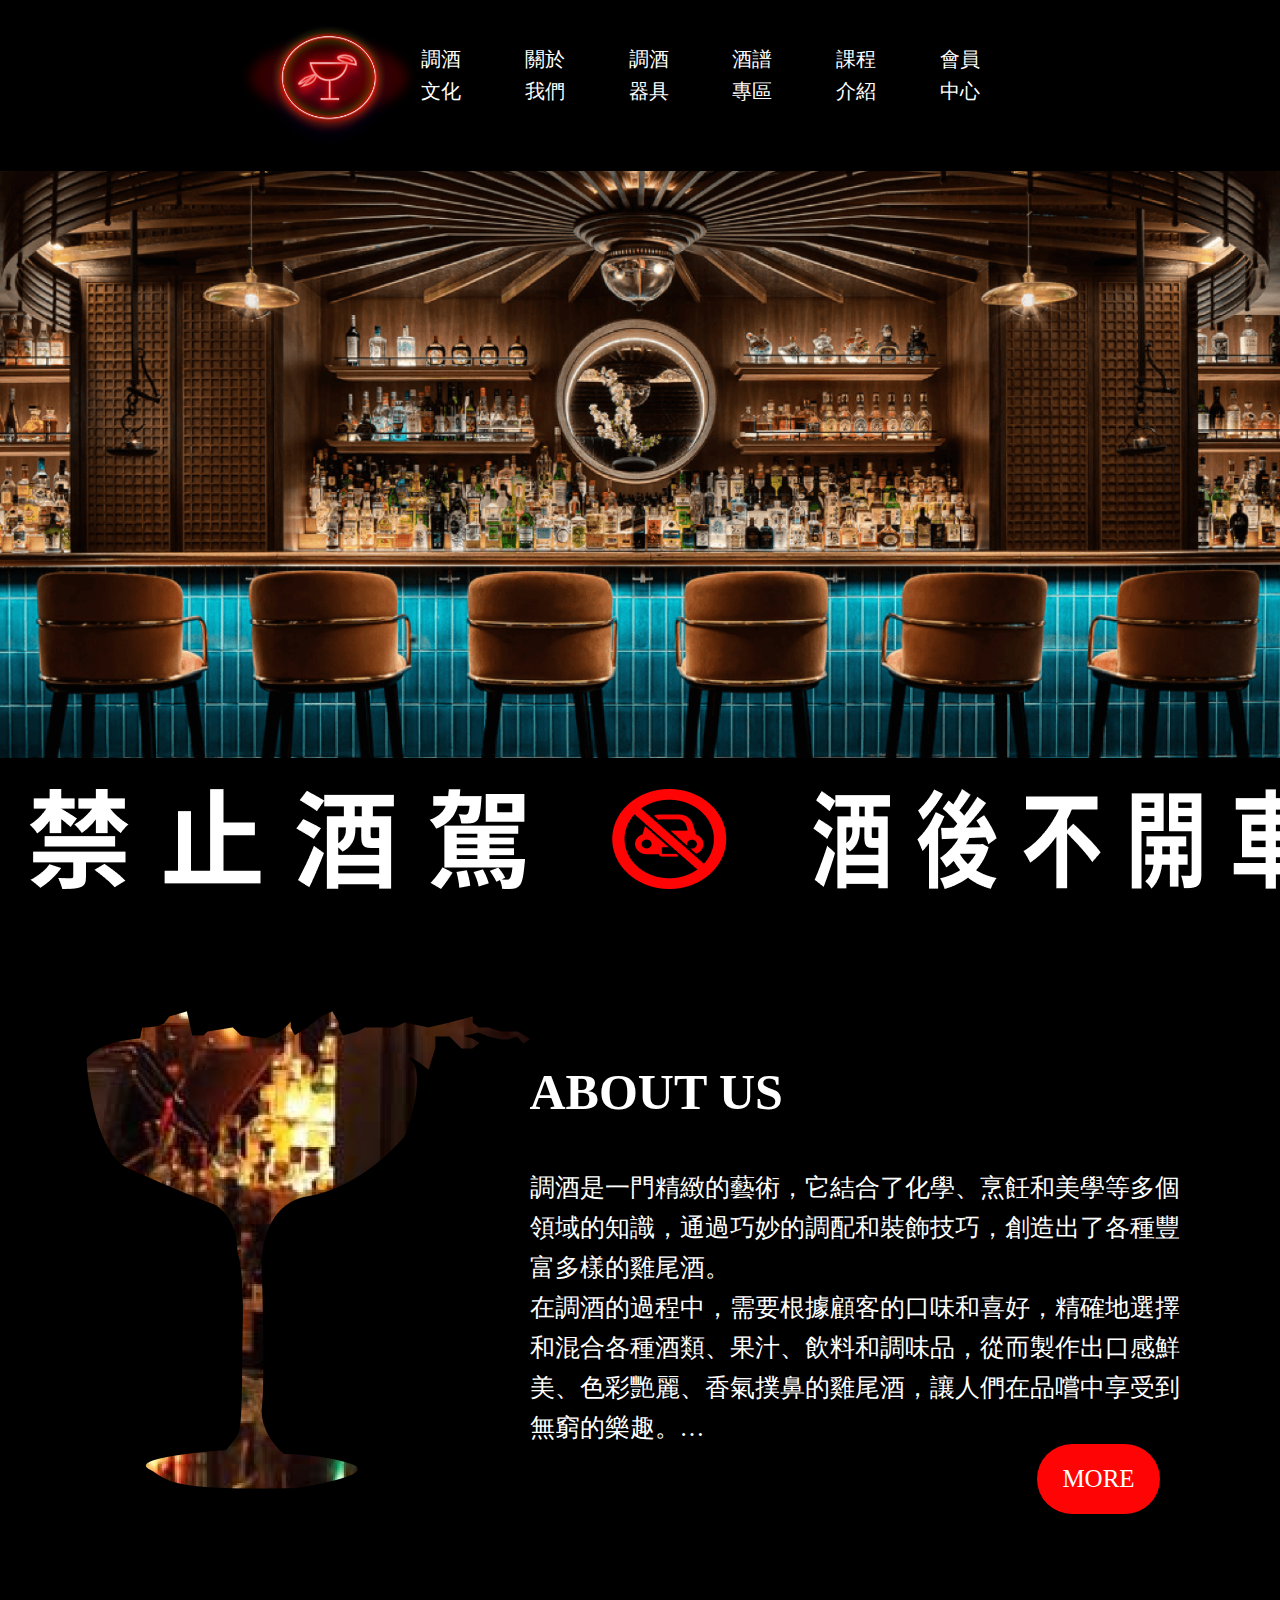
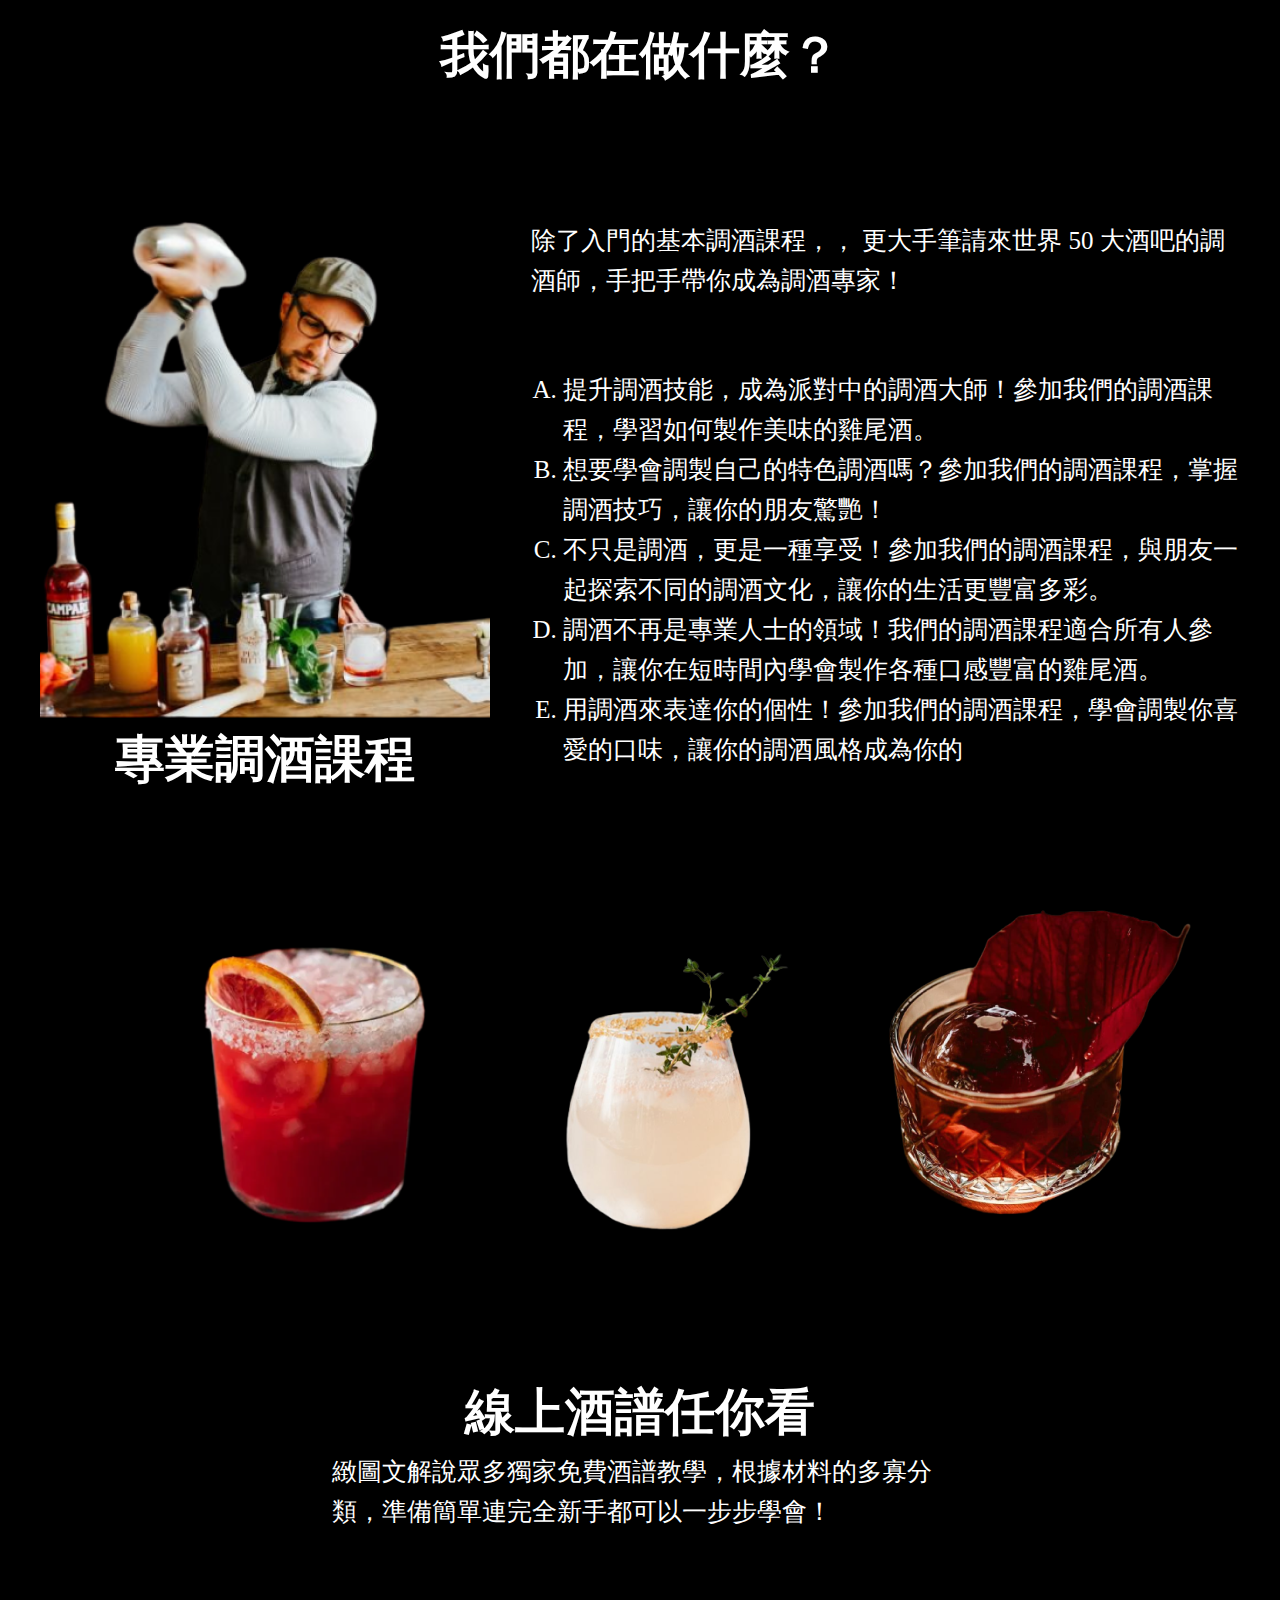
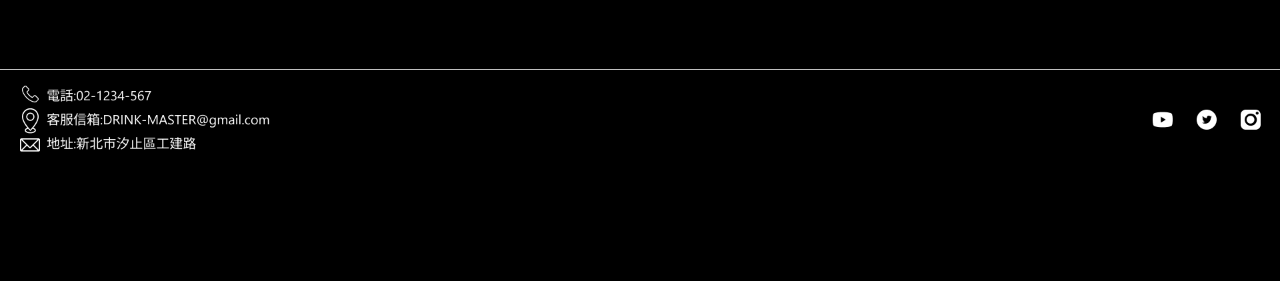
==== aboutus.html @ 4e50a9de "結束~" ====
<!DOCTYPE html>
<html lang="en">
<head>
    <meta charset="UTF-8">
    <meta http-equiv="X-UA-Compatible" content="IE=edge">
    <meta name="viewport" content="width=device-width, initial-scale=1.0">
    <link rel="stylesheet" href="css/reset.css">
    <link rel="stylesheet" href="css/aboutus.css">
    <title>Aboit us</title>
</head>
<body>

    <header>
        <span class="top">
            <img src="img/logo-neon-finnal.png" alt="">
            <ul>
                <li><a href="culture.html">調酒文化</a></li>
                <li><a href="aboutus.html">關於我們</a></li>
                <li><a href="tool.html">調酒器具</a>
                <ol>
                    <li>
                        <a href="tool.html">精選商品</a>
                    </li>
                </ol>
            </li>
                <li><a href="Cocktail Recipe.html">酒譜專區</a>
                <ol>
                    <li>
                        <a href="Cocktail Recipe.html">本週熱門</a>
                    </li>
                    <li>
                        <a href="Cocktail Recipe.html">居家調酒</a>
                    </li>
                    <li>
                        <a href="Cocktail Recipe.html">專業調酒</a>
                    </li>
                </ol>
            </li>
                <li><a href="lesson.html">課程介紹</a>
                <ol>
                    <li>
                        <a href="lesson.html">入門課程</a>
                    </li>
                    <li>
                        <a href="lesson.html">專業課程</a>
                    </li>
                    <li>
                        <a href="lesson.html">大師課程</a>
                    </li>
                </ol>
            </li>

                <li><a href="#">會員中心</a></li>
            </ul>
        </span>
    
    </header>

<!------------------------------------------------ 上面大圖 -------------------------------------------------->


    <div class="bar">
        <img src="img/aboutus-img.png" alt="">
    </div>

    
<!------------------------------------------------ main -------------------------------------------------->

<div class="main">
    <img src="img/aboutus-glass.png" alt="">
    <div class="text">
        <h1>ABOUT US</h1>
        <p>
            調酒是一門精緻的藝術，它結合了化學、烹飪和美學等多個領域的知識，通過巧妙的調配和裝飾技巧，創造出了各種豐富多樣的雞尾酒。
            <br>在調酒的過程中，需要根據顧客的口味和喜好，精確地選擇和混合各種酒類、果汁、飲料和調味品，從而製作出口感鮮美、色彩艷麗、香氣撲鼻的雞尾酒，讓人們在品嚐中享受到無窮的樂趣。
            <br>我們希望可以讓更多的人了解調酒的魅力以及他多的藝術性，讓他成為像品茶依樣適合大眾的休閒活動。註:但是要先成年喔!
        </p>
    </div>
    <a href="#">MORE</a>
</div>

<!------------------------------------------------ section -------------------------------------------------->

<h1>我們都在做什麼？</h1>

<div class="section">
    <div class="learn">
        <div class="man">
            <img src="img/bartender.png" alt="">
            <h1>專業調酒課程</h1>
        </div>

        <div class="ad">
            <p>除了入門的基本調酒課程，， 更大手筆請來世界 50 大酒吧的調酒師，手把手帶你成為調酒專家！</p>
            <ul>
                <li>提升調酒技能，成為派對中的調酒大師！參加我們的調酒課程，學習如何製作美味的雞尾酒。</li>
                <li>想要學會調製自己的特色調酒嗎？參加我們的調酒課程，掌握調酒技巧，讓你的朋友驚艷！</li>
                <li>不只是調酒，更是一種享受！參加我們的調酒課程，與朋友一起探索不同的調酒文化，讓你的生活更豐富多彩。</li>
                <li>調酒不再是專業人士的領域！我們的調酒課程適合所有人參加，讓你在短時間內學會製作各種口感豐富的雞尾酒。</li>
                <li>用調酒來表達你的個性！參加我們的調酒課程，學會調製你喜愛的口味，讓你的調酒風格成為你的</li>
            </ul>
        </div>
    </div>

 

    <div class="drink">
        <img src="img/Blood_Orange.png" alt="">
        <img src="img/Sparkling_Greyhound_Cocktail.png" alt="">
        <img src="img/A_cocktail.png" alt="">
        <h1>線上酒譜任你看</h1>
        <p>緻圖文解說眾多獨家免費酒譜教學，根據材料的多寡分類，準備簡單連完全新手都可以一步步學會！</p>
    </div>

</div>

<!------------------------------------------------ 最後尾巴 -------------------------------------------------->

    <footer>
        <img src="img/footer.png" alt="">
    </footer>

    <!-- 猶豫要不要加社群媒體連結 -->

<!------------------------------------------------ 警告標語 -------------------------------------------------->

    <div class="warn">
        <img src="img/警告標語.png" alt="">
        </div>

        

</body>
</html>
---- css/aboutus.css ----
body{
    /* background-image: url(../img/three-background.png); */
    background-color: black;
    color: white;
    font-size: 25px;
    line-height: 1.6;
}



/* ---------heard---------- */

header{
    /* width: 1920px;*/
    height: 150px;
    /* background-color: black; */
    margin-bottom: 21px;
}

.top img{
    /* height: 100%; */
    height: 130px;
    padding-top: 20px;
}

.top{
    /* height: 150px; */
    /* width: 1200px; */
    width: 63%;
    margin: 0 auto;
    color: white;
    display: flex;
    align-items: center;
    justify-content: space-between;
}

.top ul{
    display: flex;
    /* background-color: brown; */
}

.top ul li{
    margin-right: 60px;
    position: relative;
    display: flex;
    font-size: 20px;

}

.top a{
    text-decoration: none;
    color: white;
}

.top li ol{
    display: none;
    position: absolute;
    top: 30px;

}

.top li ol a{
    display: block;
    width: 80px;
    /* text-align: center; */
}

.top li:hover > ol{
    display: block;
}



.bar img{
    width: 100%;
}


/* ---------main---------- */


.main{
    width: 1200px;
    margin: 0 auto;
    display: flex;
    align-items: center;
    justify-content: center;
    position: relative;
}

.main img{
    margin-top: 203px;
}

.main h1{
    font-weight: bolder;
    text-align: left;
    font-size: 50px;
    margin-top: 203px;
    text-align: left;
}

.text{
    width: 665px;
}

.text p {
    /* width: 665px; */
    margin-top: 36px;
    overflow: hidden;
    display: -webkit-box;
    -webkit-box-orient: vertical;
    -webkit-line-clamp: 7;
}

.main a{
    display: block;
    width: 123px;
    height: 70px;
    border-radius: 50px;
    color: white;
    background-color: rgba(255, 4, 4, 1);
    text-align: center;
    line-height: 70px;
    position: absolute;
    top: 636px;
    right: 80px;
    text-decoration: none;
}


/* ---------section---------- */



h1{
    font-size: 50px;
    font-weight: bolder;
    text-align: center;
    margin-top: 126px;
}

.section{
    margin-top: 126px;
}

.learn{
    width: 1200px;
    display: flex;
    margin: 0 auto;
}

.man h1{
    font-size: 50px;
    font-weight: bolder;
    text-align: center;
    margin-top: 0;
    line-height: 1;
}

.ad ul{
    margin-left: 73px;
}

.ad li{
    list-style-type: upper-alpha;
    /* margin-left: 41px; */
}

.ad p{
    margin-bottom: 69px;
    margin-left: 41px;
}


/* ---------drink---------- */

.drink{
    width: 1200px;
    margin: 0 auto;
    margin-bottom: 137px;
    
}

.drink p{
    width: 617px;
    margin: 0 auto;
}


/* ---------最後尾巴---------- */

footer img{
    width: 100%;
}

/* ---------警告標語---------- */

.warn{
    height: 162px;
    position: fixed;
    bottom: 0;
}


/* ---------hover---------- */


.main a:hover{
    color: black;
    background-color: white;
}
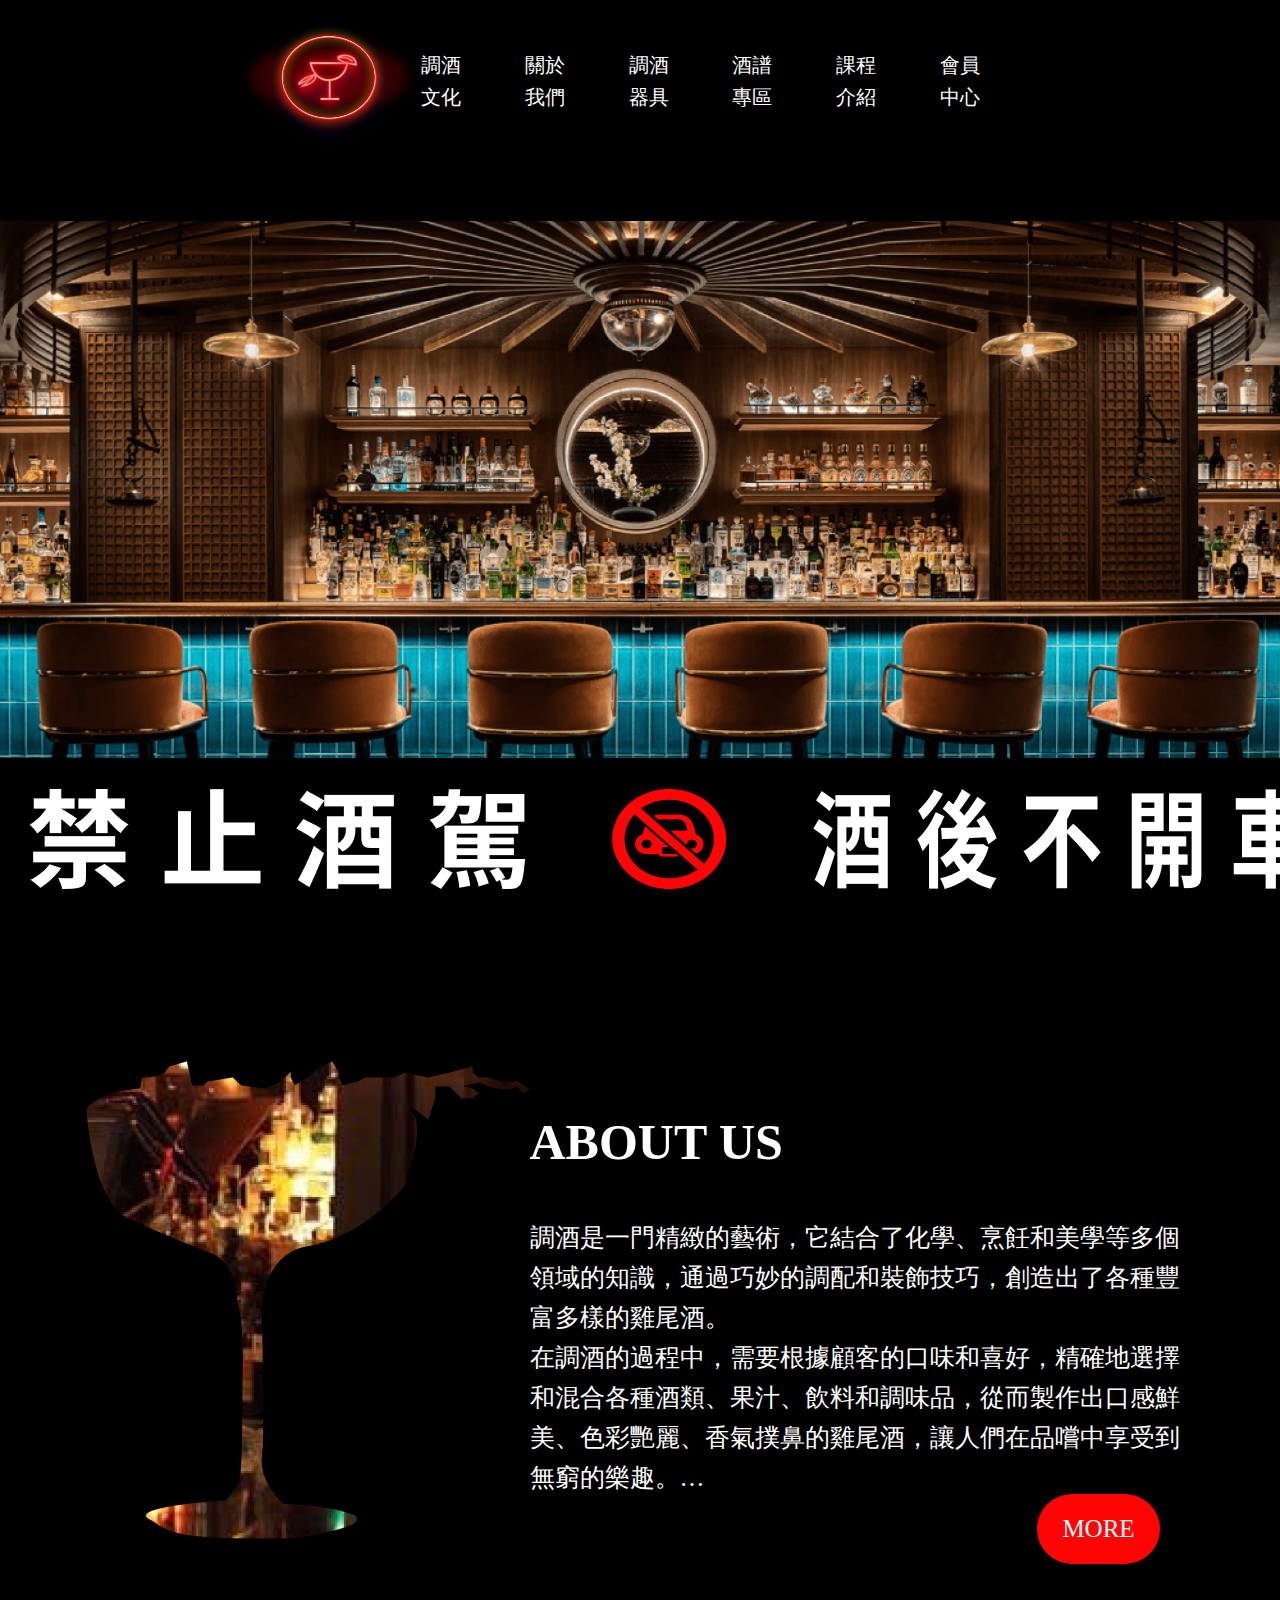
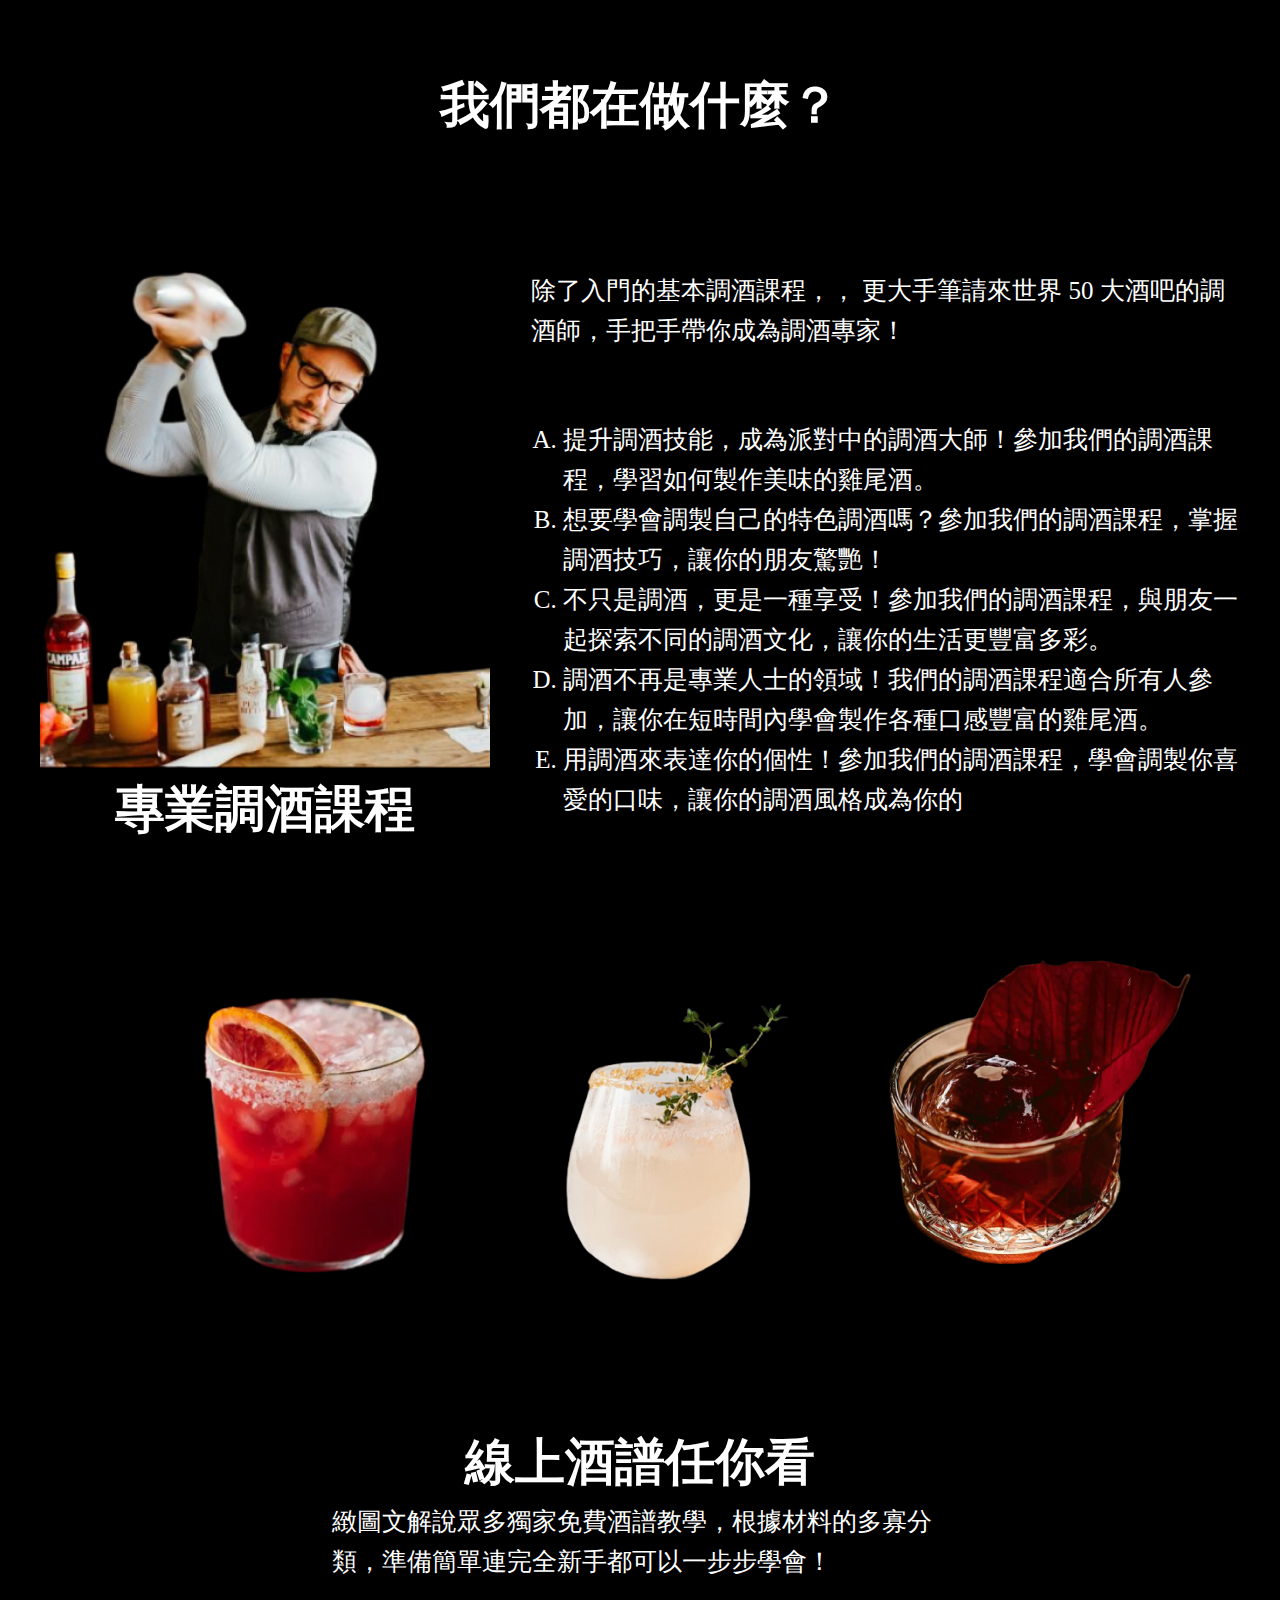
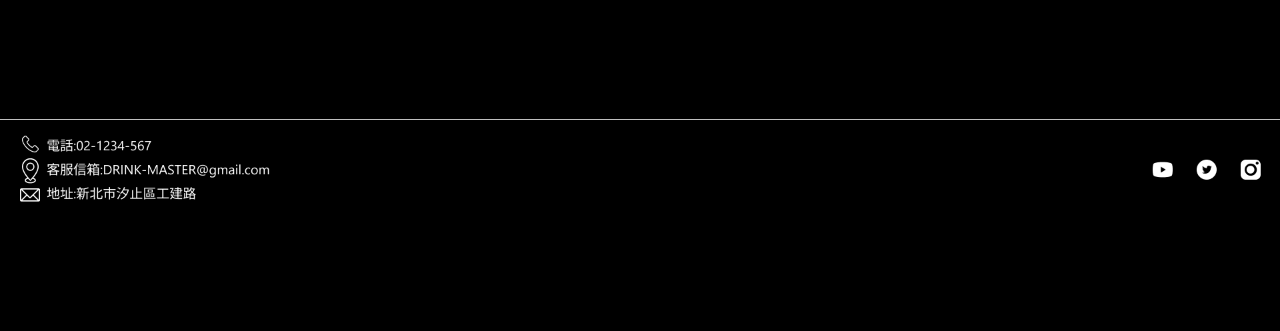
==== commit 04eee7b4: "除錯" ====
--- a/aboutus.html
+++ b/aboutus.html
@@ -6,12 +6,14 @@
     <meta name="viewport" content="width=device-width, initial-scale=1.0">
     <link rel="stylesheet" href="css/reset.css">
     <link rel="stylesheet" href="css/aboutus.css">
+    <link rel="shortcut icon" type="image/png" href="img/logo-neon-finnal.png">
     <title>Aboit us</title>
 </head>
 <body>
 
     <header>
         <span class="top">
+            <a href="index.html" class="logo-link">
             <img src="img/logo-neon-finnal.png" alt="">
             <ul>
                 <li><a href="culture.html">調酒文化</a></li>
--- a/css/aboutus.css
+++ b/css/aboutus.css
@@ -5,6 +5,7 @@
     color: white;
     font-size: 25px;
     line-height: 1.6;
+    font-family: 'Segoe UI';
 }
 
 
@@ -13,7 +14,7 @@
 
 header{
     /* width: 1920px;*/
-    height: 150px;
+    height: 200px;
     /* background-color: black; */
     margin-bottom: 21px;
 }
@@ -188,6 +189,19 @@
     margin: 0 auto;
 }
 
+.drink img:hover{
+    animation: shake 0.5s ease-in-out;
+}
+
+@keyframes shake {
+    0% { transform: rotate(0deg); }
+    20% { transform: rotate(20deg); }
+    40% { transform: rotate(-20deg); }
+    60% { transform: rotate(20deg); }
+    80% { transform: rotate(-20deg); }
+    100% { transform: rotate(0deg); }
+  }
+
 
 /* ---------最後尾巴---------- */
 
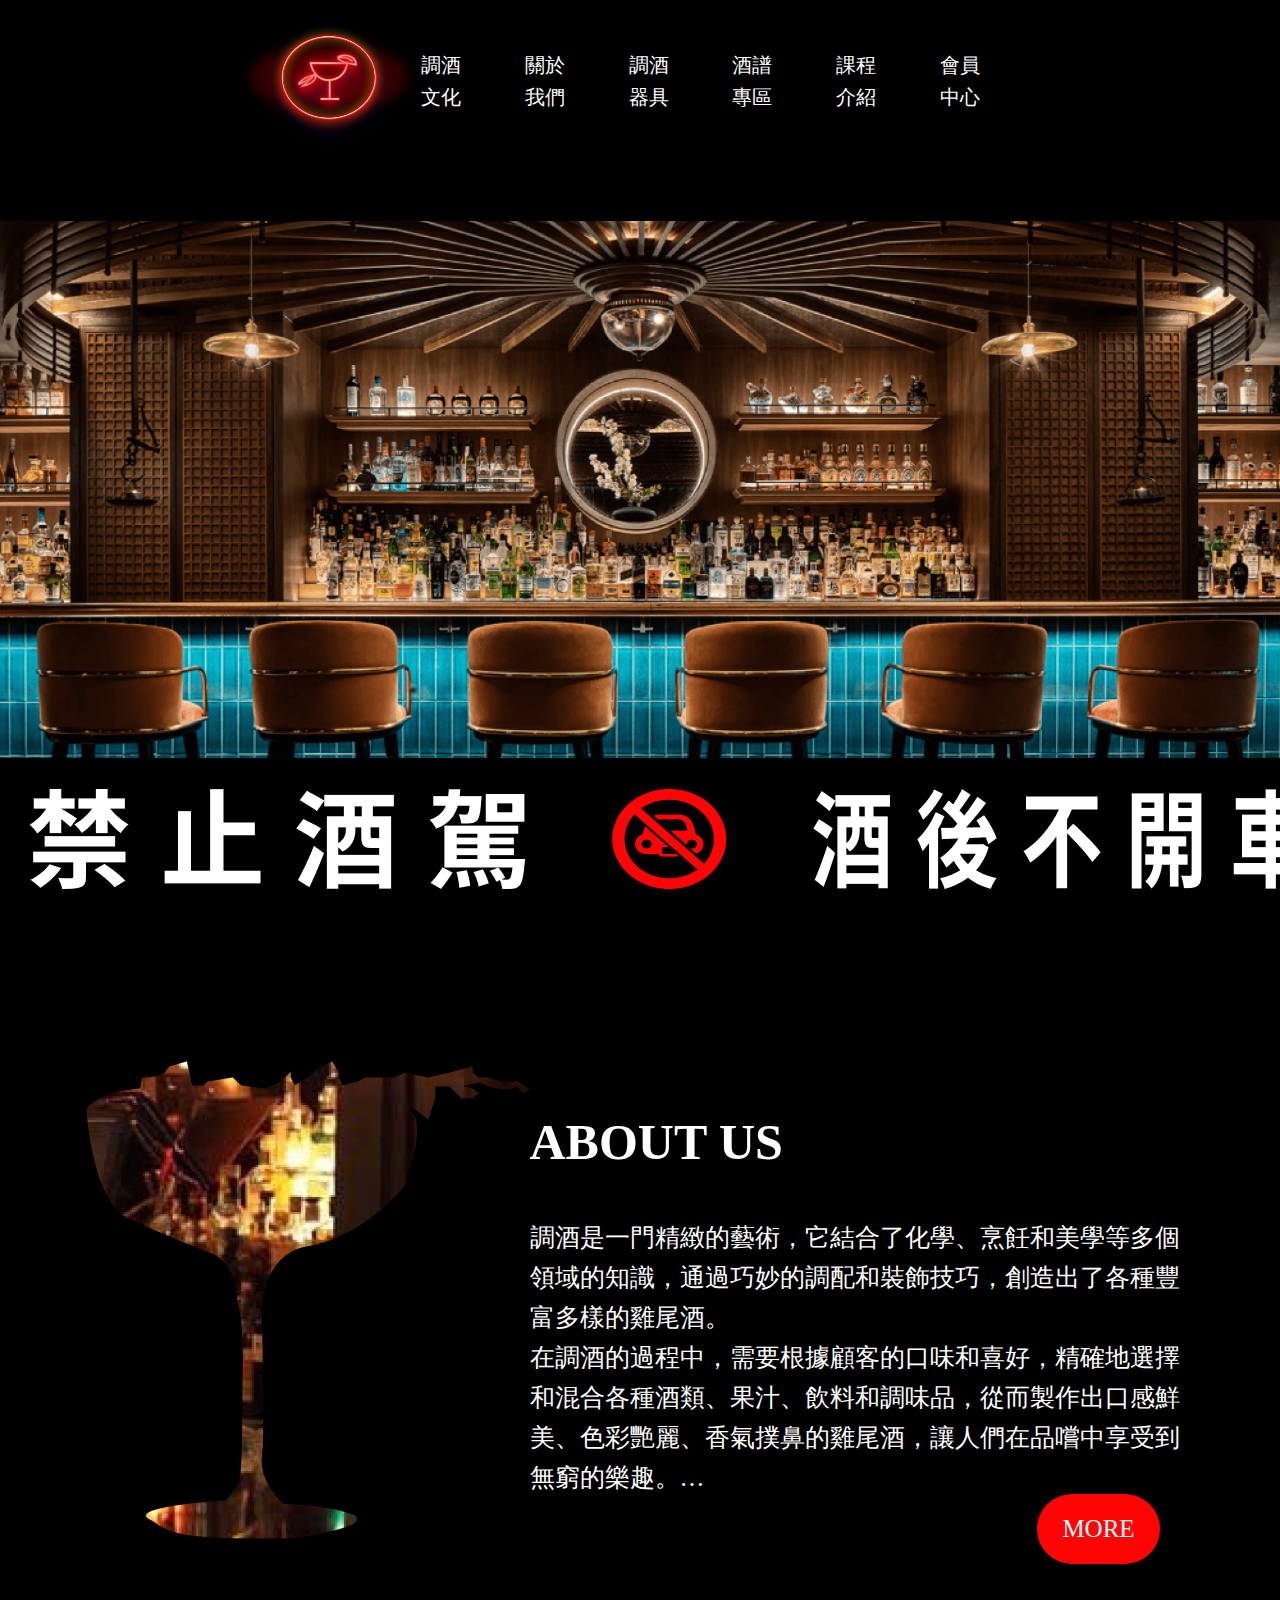
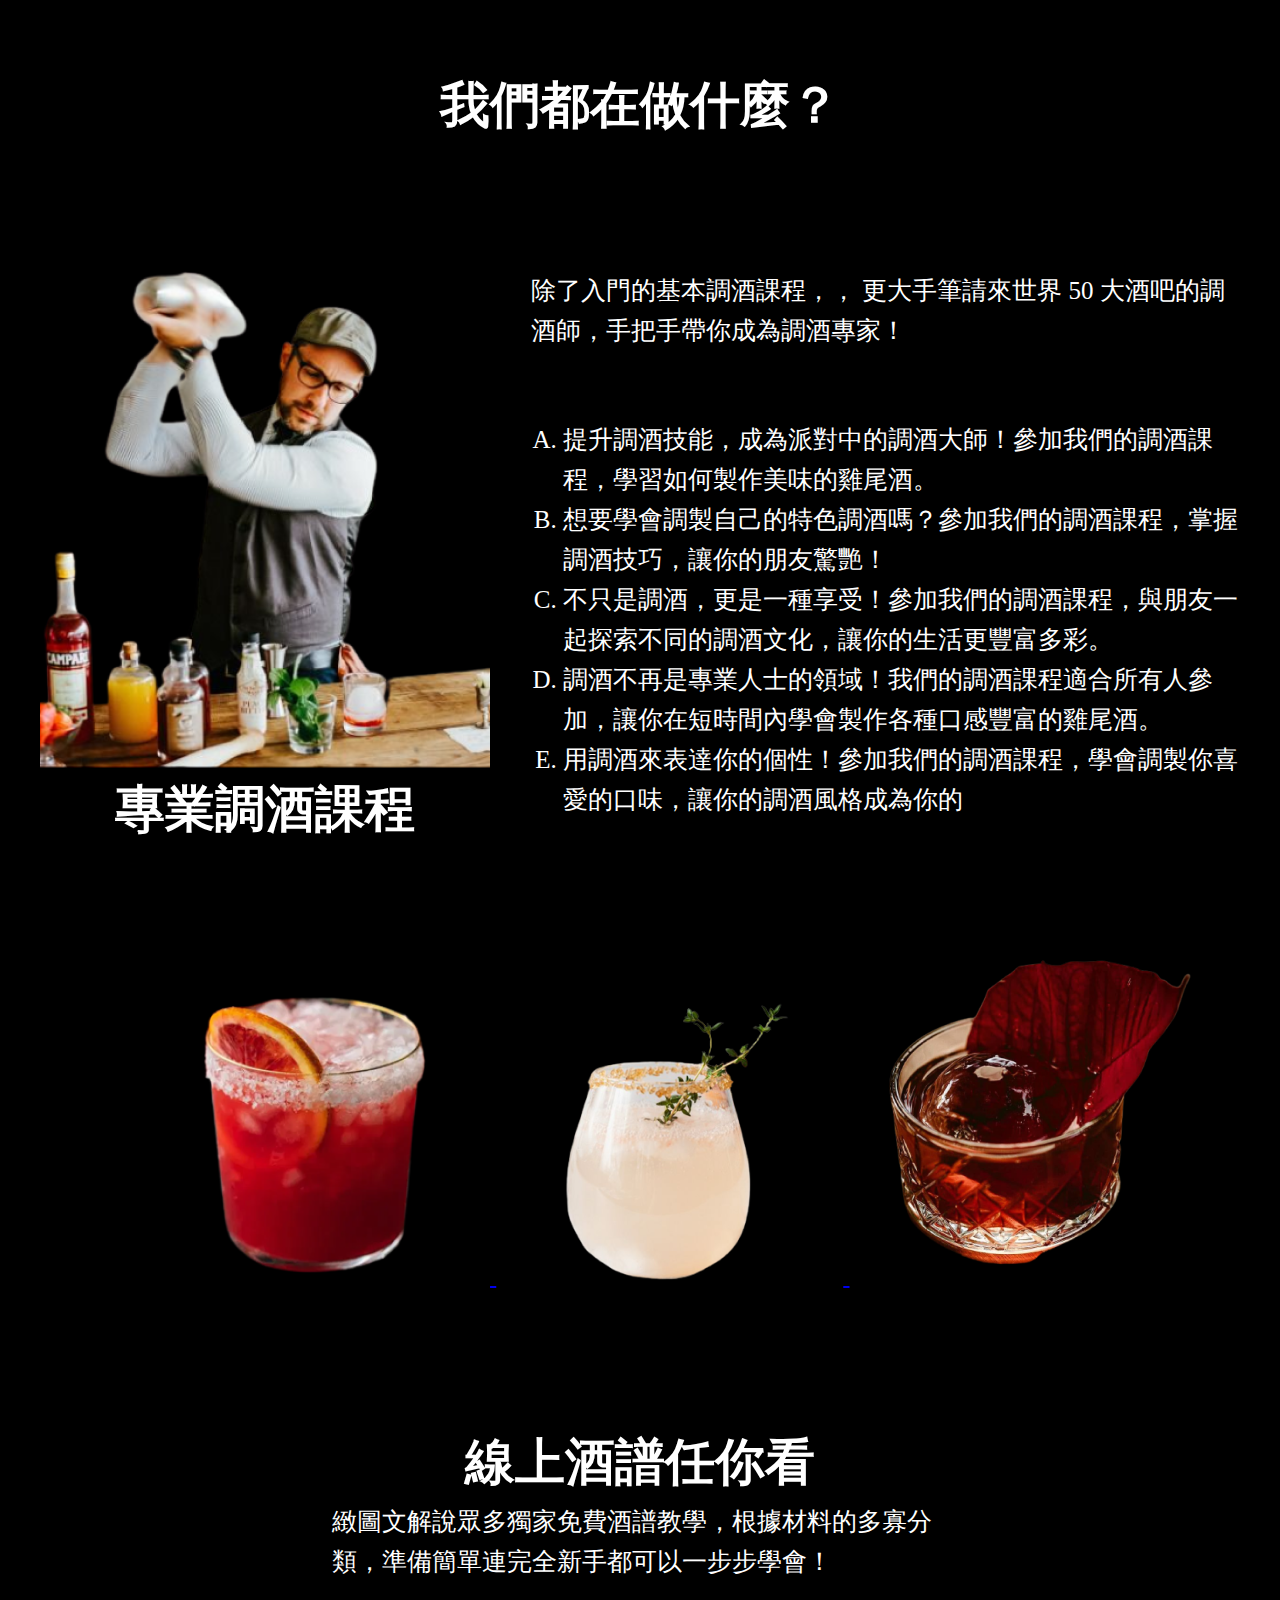
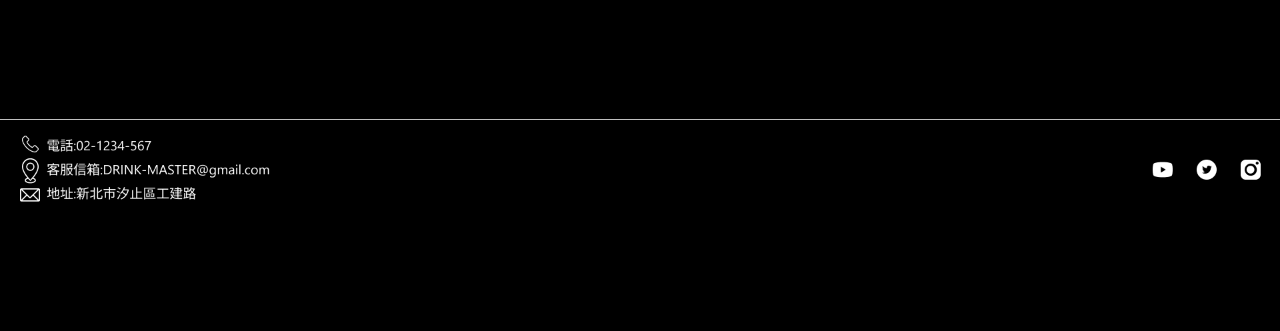
==== commit fda6a4ef: "再次除錯" ====
--- a/aboutus.html
+++ b/aboutus.html
@@ -14,7 +14,8 @@
     <header>
         <span class="top">
             <a href="index.html" class="logo-link">
-            <img src="img/logo-neon-finnal.png" alt="">
+                <img src="img/logo-neon-finnal.png" alt="">
+            </a>
             <ul>
                 <li><a href="culture.html">調酒文化</a></li>
                 <li><a href="aboutus.html">關於我們</a></li>
@@ -107,9 +108,15 @@
  
 
     <div class="drink">
-        <img src="img/Blood_Orange.png" alt="">
-        <img src="img/Sparkling_Greyhound_Cocktail.png" alt="">
-        <img src="img/A_cocktail.png" alt="">
+        <a href="Cocktail Recipe.html" class="Recipe-link">
+            <img src="img/Blood_Orange.png" alt="">
+        </a>
+        <a href="Cocktail Recipe.html" class="Recipe-link">
+            <img src="img/Sparkling_Greyhound_Cocktail.png" alt="">
+        </a>
+        <a href="Cocktail Recipe.html" class="Recipe-link">
+            <img src="img/A_cocktail.png" alt="">
+        </a>
         <h1>線上酒譜任你看</h1>
         <p>緻圖文解說眾多獨家免費酒譜教學，根據材料的多寡分類，準備簡單連完全新手都可以一步步學會！</p>
     </div>
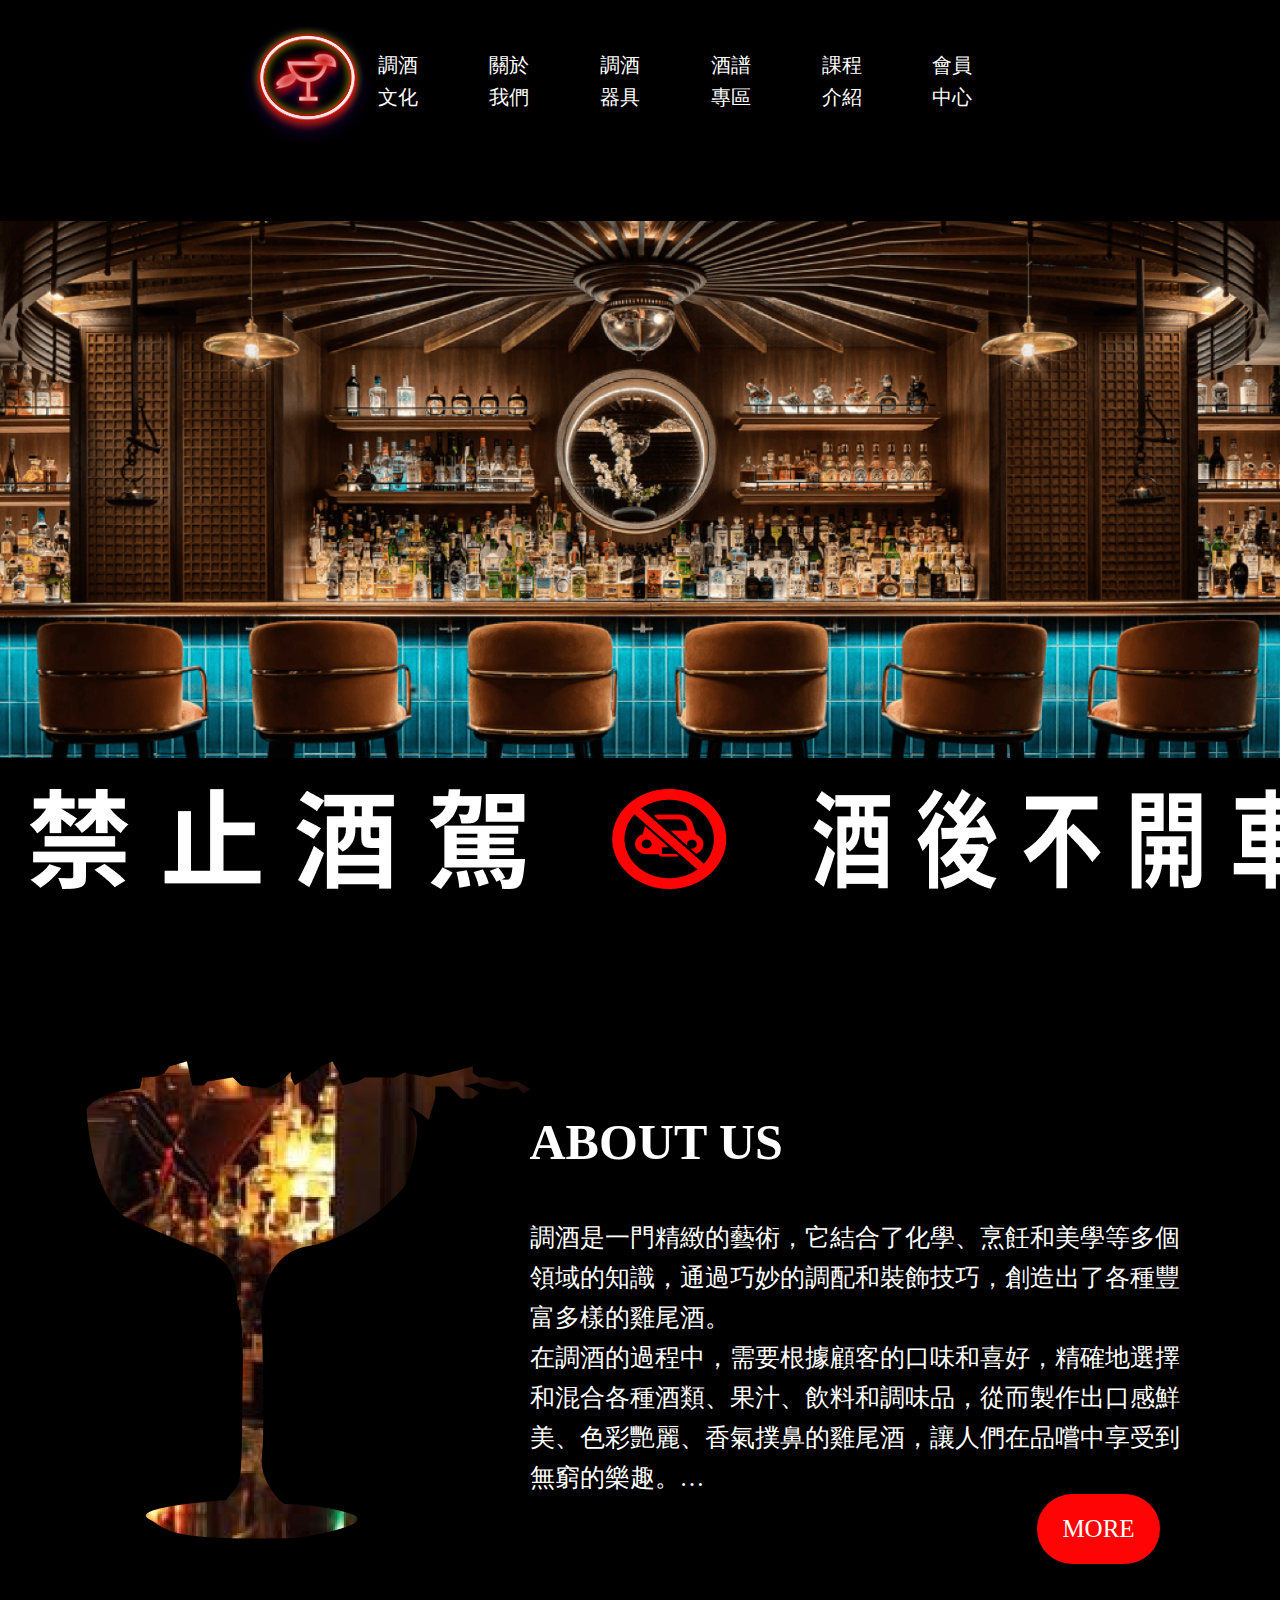
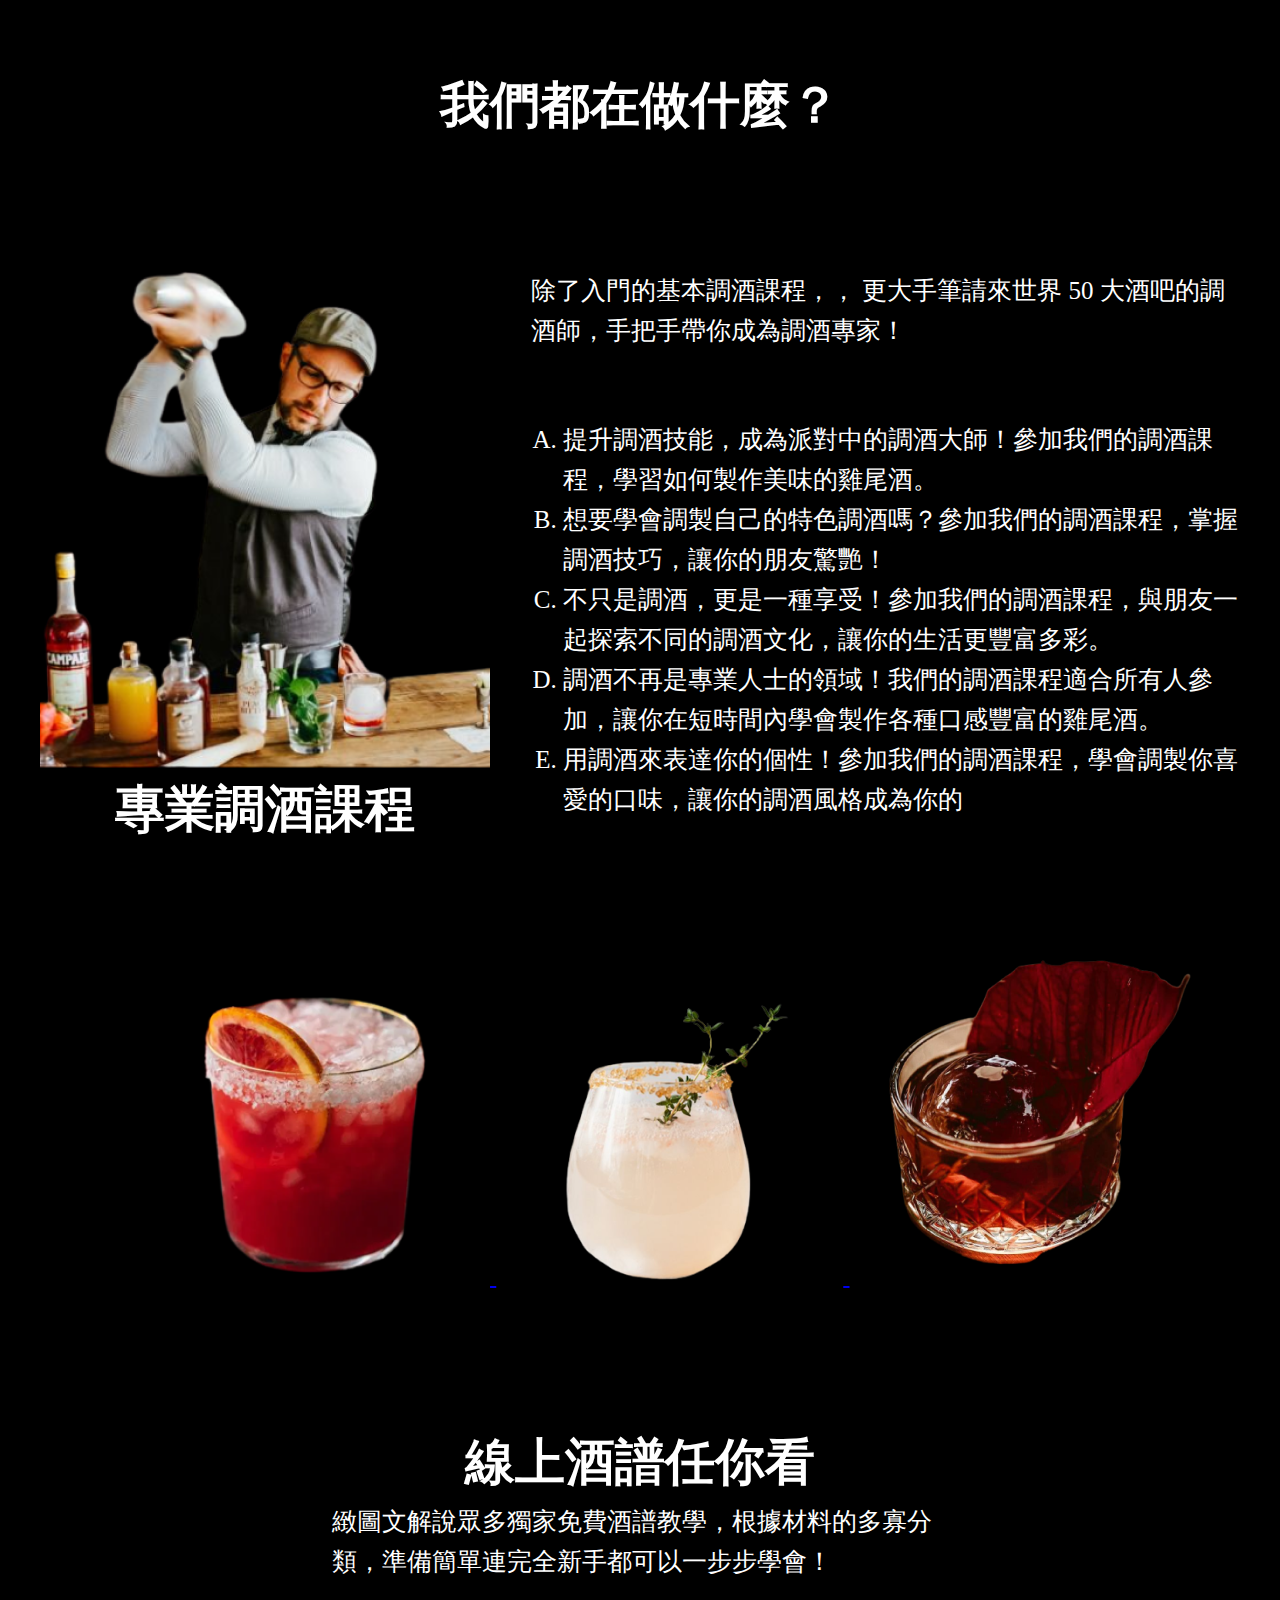
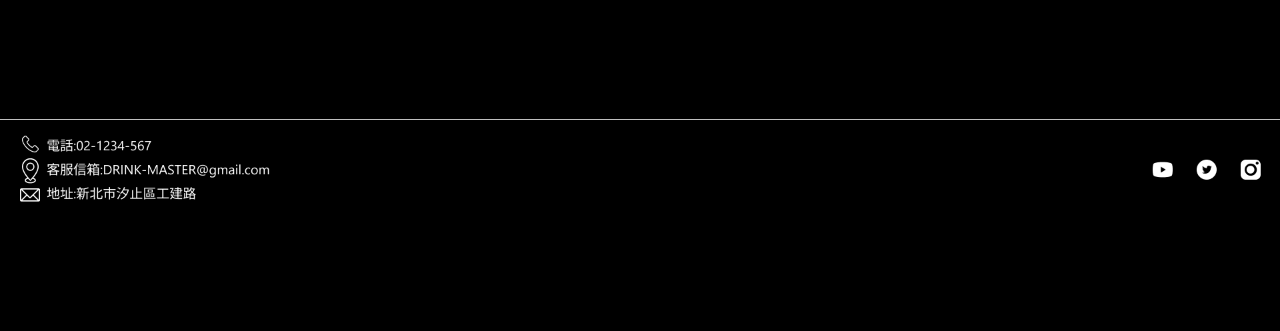
==== commit c5edda48: "logo改動" ====
--- a/aboutus.html
+++ b/aboutus.html
@@ -6,7 +6,7 @@
     <meta name="viewport" content="width=device-width, initial-scale=1.0">
     <link rel="stylesheet" href="css/reset.css">
     <link rel="stylesheet" href="css/aboutus.css">
-    <link rel="shortcut icon" type="image/png" href="img/logo-neon-finnal.png">
+    <link rel="shortcut icon" type="image/png" href="img/Group 23.png">
     <title>Aboit us</title>
 </head>
 <body>
@@ -14,7 +14,7 @@
     <header>
         <span class="top">
             <a href="index.html" class="logo-link">
-                <img src="img/logo-neon-finnal.png" alt="">
+                <img src="img/Group 23.png" alt="">
             </a>
             <ul>
                 <li><a href="culture.html">調酒文化</a></li>
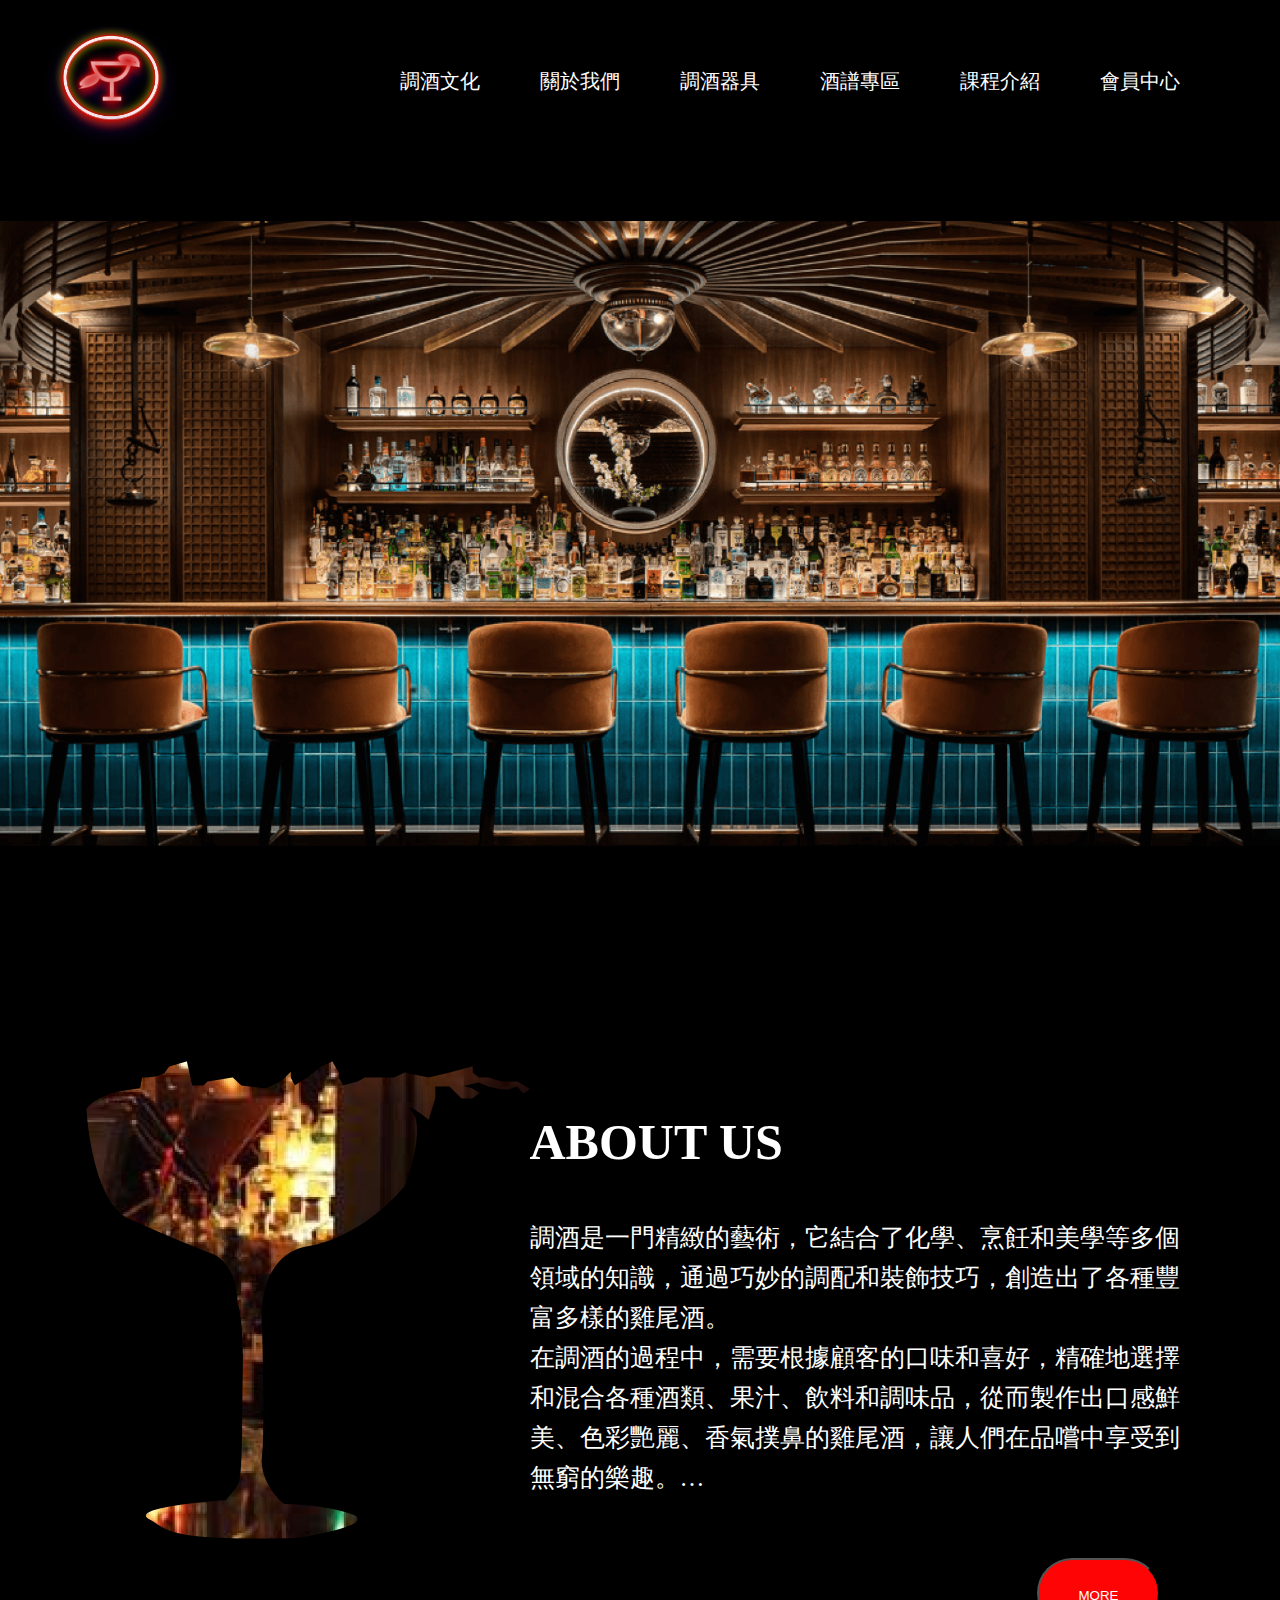
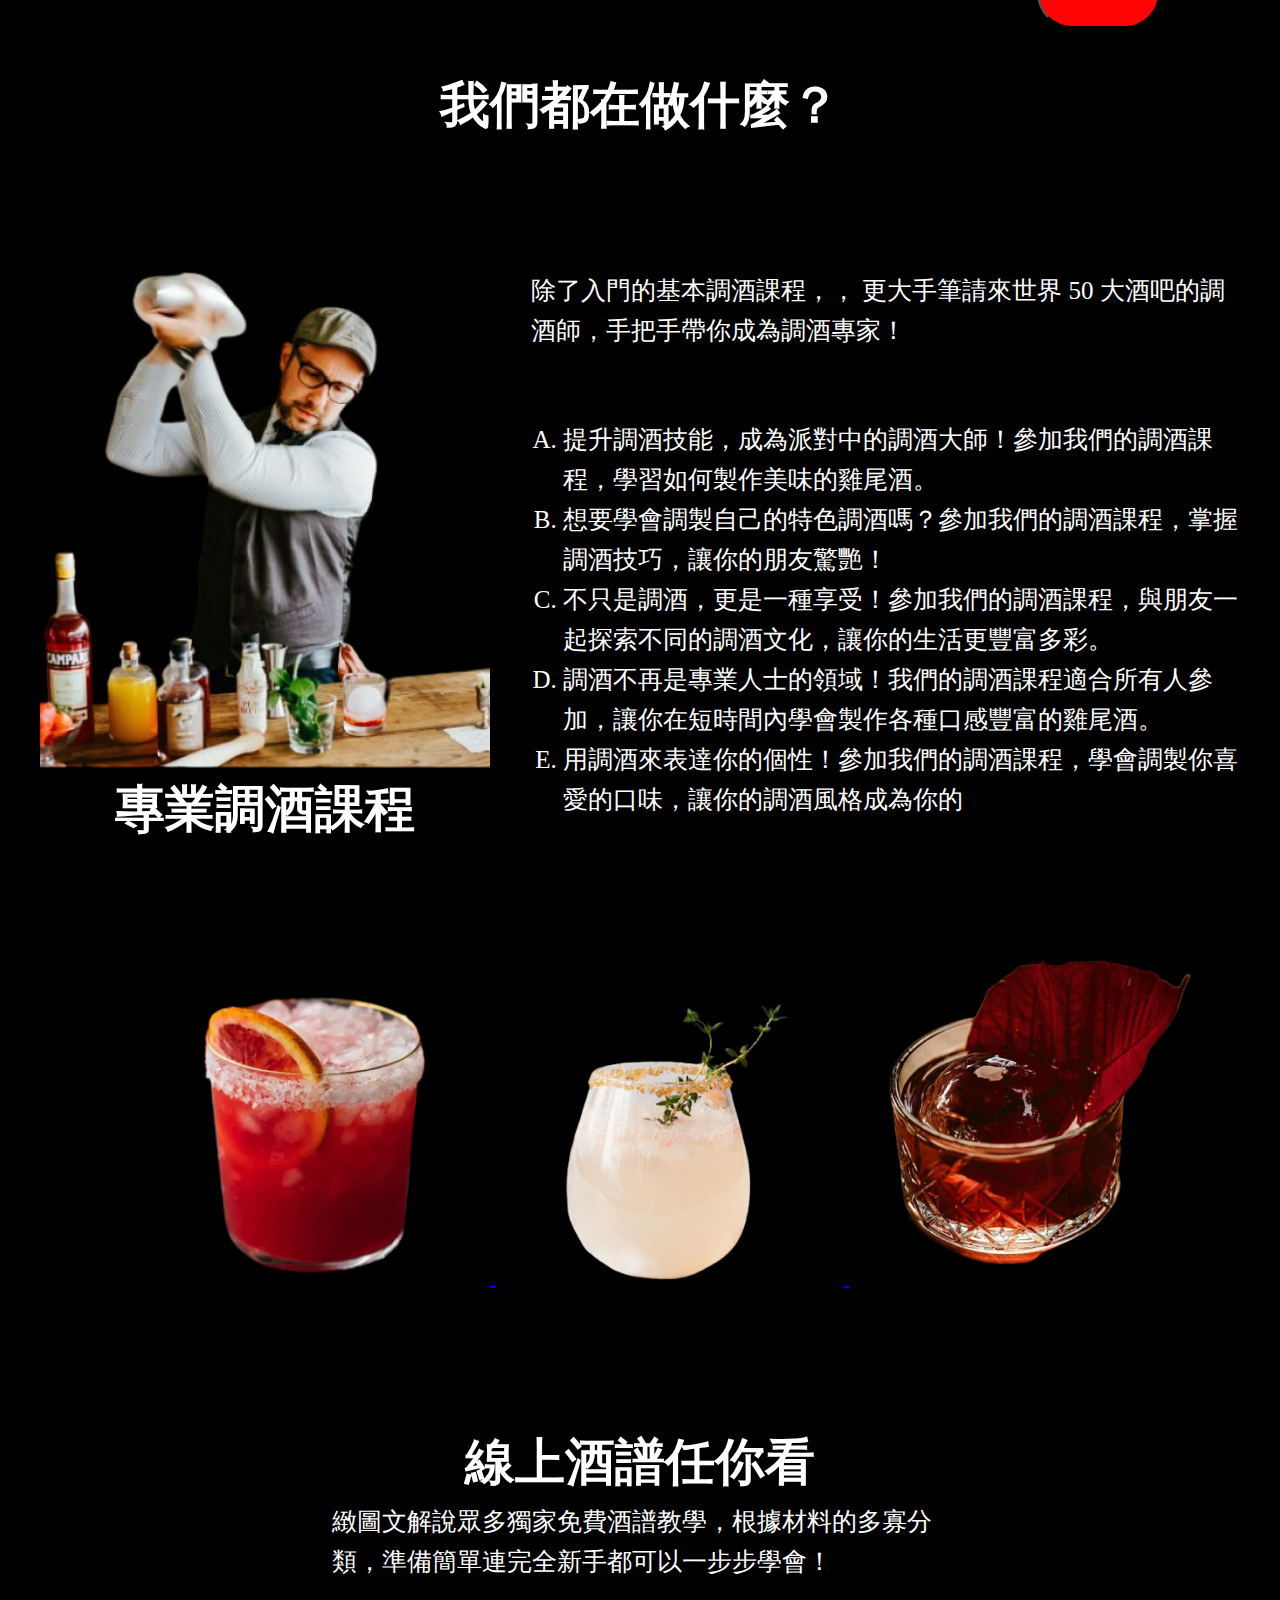
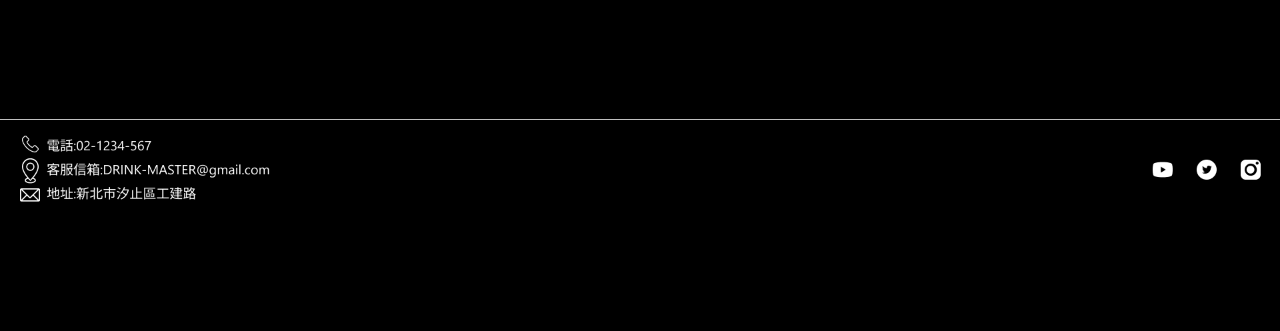
==== commit 3a8ea429: "久久更新一次" ====
--- a/aboutus.html
+++ b/aboutus.html
@@ -73,13 +73,17 @@
     <img src="img/aboutus-glass.png" alt="">
     <div class="text">
         <h1>ABOUT US</h1>
-        <p>
+        <div class="words">
+            <p>
             調酒是一門精緻的藝術，它結合了化學、烹飪和美學等多個領域的知識，通過巧妙的調配和裝飾技巧，創造出了各種豐富多樣的雞尾酒。
             <br>在調酒的過程中，需要根據顧客的口味和喜好，精確地選擇和混合各種酒類、果汁、飲料和調味品，從而製作出口感鮮美、色彩艷麗、香氣撲鼻的雞尾酒，讓人們在品嚐中享受到無窮的樂趣。
             <br>我們希望可以讓更多的人了解調酒的魅力以及他多的藝術性，讓他成為像品茶依樣適合大眾的休閒活動。註:但是要先成年喔!
-        </p>
+            </p>
+        </div>
     </div>
-    <a href="#">MORE</a>
+    <div class="btn">
+    <button>MORE</button>
+    </div>
 </div>
 
 <!------------------------------------------------ section -------------------------------------------------->
@@ -134,10 +138,28 @@
 <!------------------------------------------------ 警告標語 -------------------------------------------------->
 
     <div class="warn">
-        <img src="img/警告標語.png" alt="">
+        <img src="img/index/Component 5.png" alt="">
         </div>
 
         
 
+
+    <!-- <script>
+        let btn = document.getElementsByClassName("btn")[0];
+
+        btn.addEventListener("click",function(){
+            let words = document.getElementsByClassName("words")[0];
+
+            // words.style.height = "height 232px";
+
+            if(words.classList.contains("+height")){
+                words.classList.remove("+height");
+                words.style.height = "232px";
+            }else{
+                words.classList.add("+height");
+                words.style.height = "414px";
+            }
+        });
+    </script> -->
 </body>
 </html>--- a/css/aboutus.css
+++ b/css/aboutus.css
@@ -27,8 +27,8 @@
 
 .top{
     /* height: 150px; */
-    /* width: 1200px; */
-    width: 63%;
+    width: 1200px;
+    /* width: 63%; */
     margin: 0 auto;
     color: white;
     display: flex;
@@ -106,7 +106,7 @@
     width: 665px;
 }
 
-.text p {
+.words p {
     /* width: 665px; */
     margin-top: 36px;
     overflow: hidden;
@@ -115,7 +115,9 @@
     -webkit-line-clamp: 7;
 }
 
-.main a{
+
+
+.btn button{
     display: block;
     width: 123px;
     height: 70px;
@@ -125,7 +127,7 @@
     text-align: center;
     line-height: 70px;
     position: absolute;
-    top: 636px;
+    top: 700px;
     right: 80px;
     text-decoration: none;
 }
@@ -184,10 +186,12 @@
     
 }
 
+
 .drink p{
     width: 617px;
     margin: 0 auto;
 }
+
 
 .drink img:hover{
     animation: shake 0.5s ease-in-out;
@@ -212,12 +216,16 @@
 /* ---------警告標語---------- */
 
 .warn{
-    height: 162px;
     position: fixed;
     bottom: 0;
 }
 
 
+.warn img{
+    width: 100%;
+    display: block;
+    height: auto
+}
 /* ---------hover---------- */
 
 
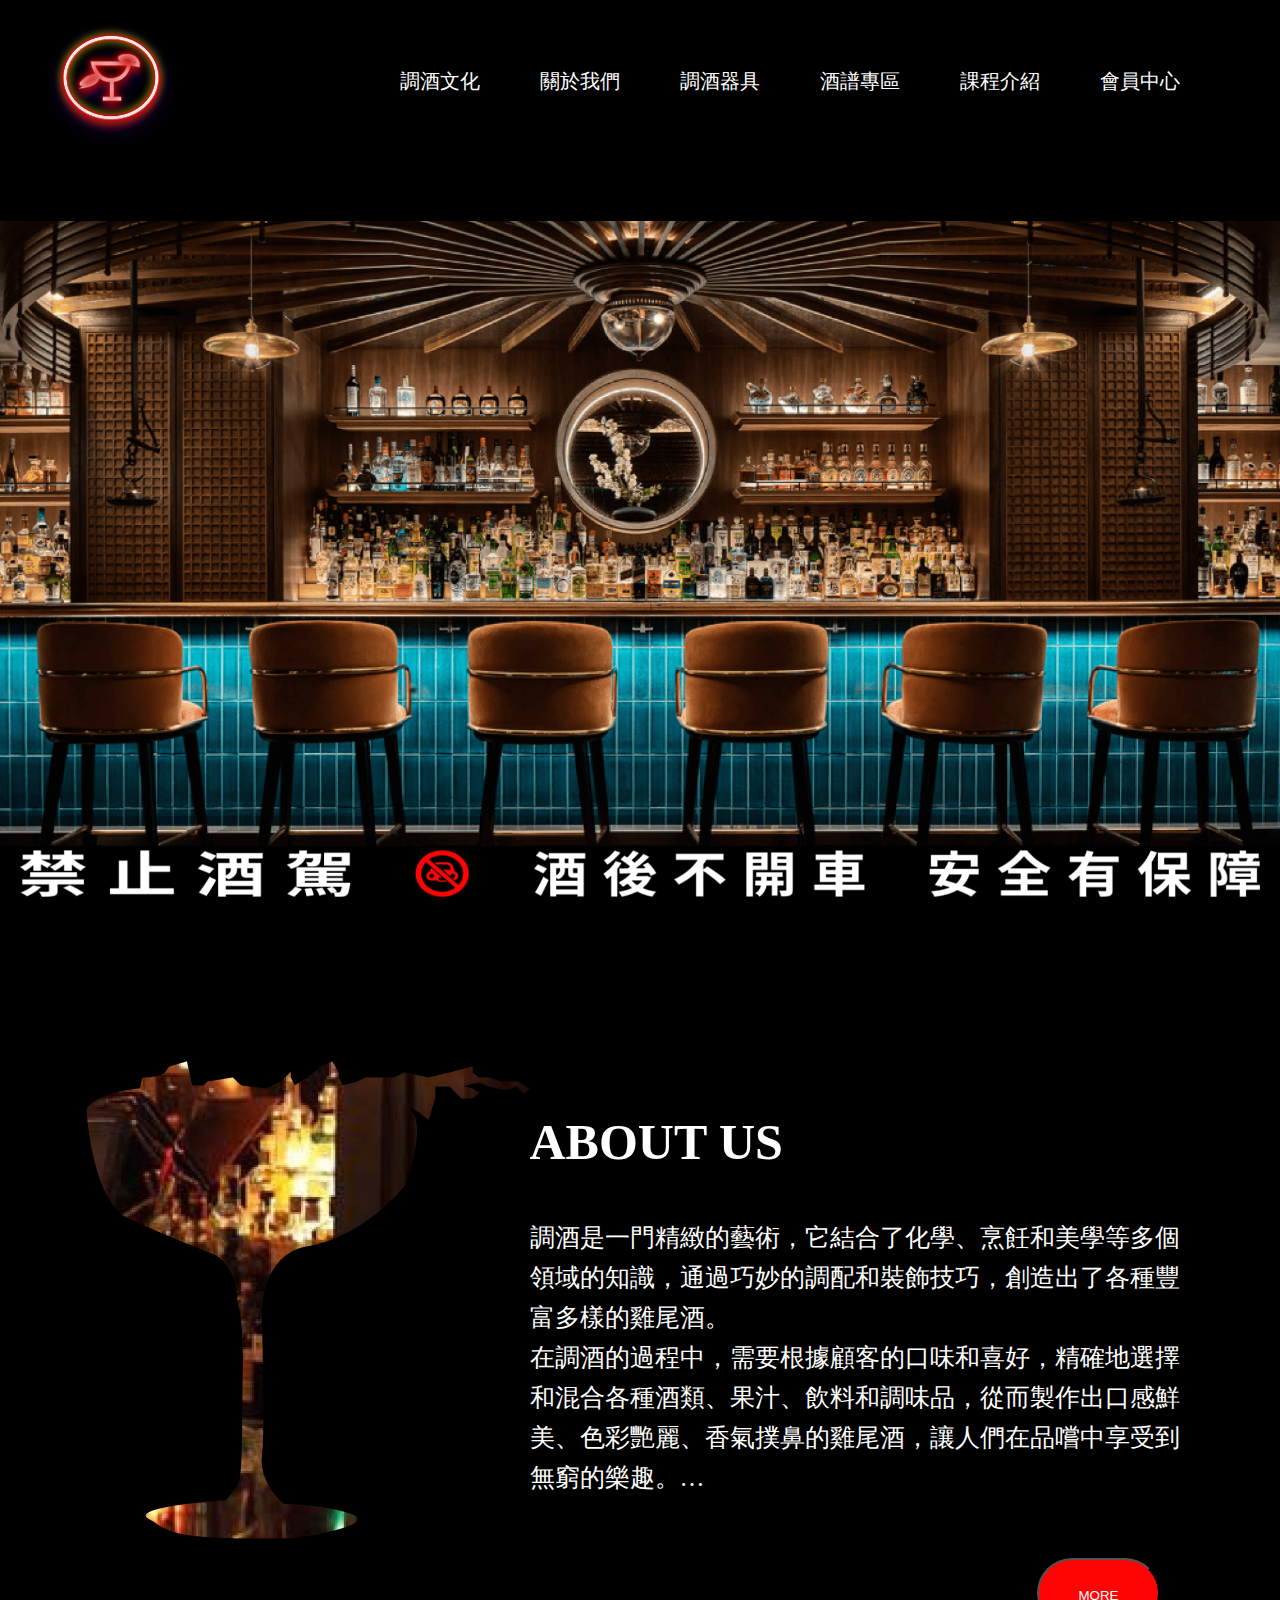
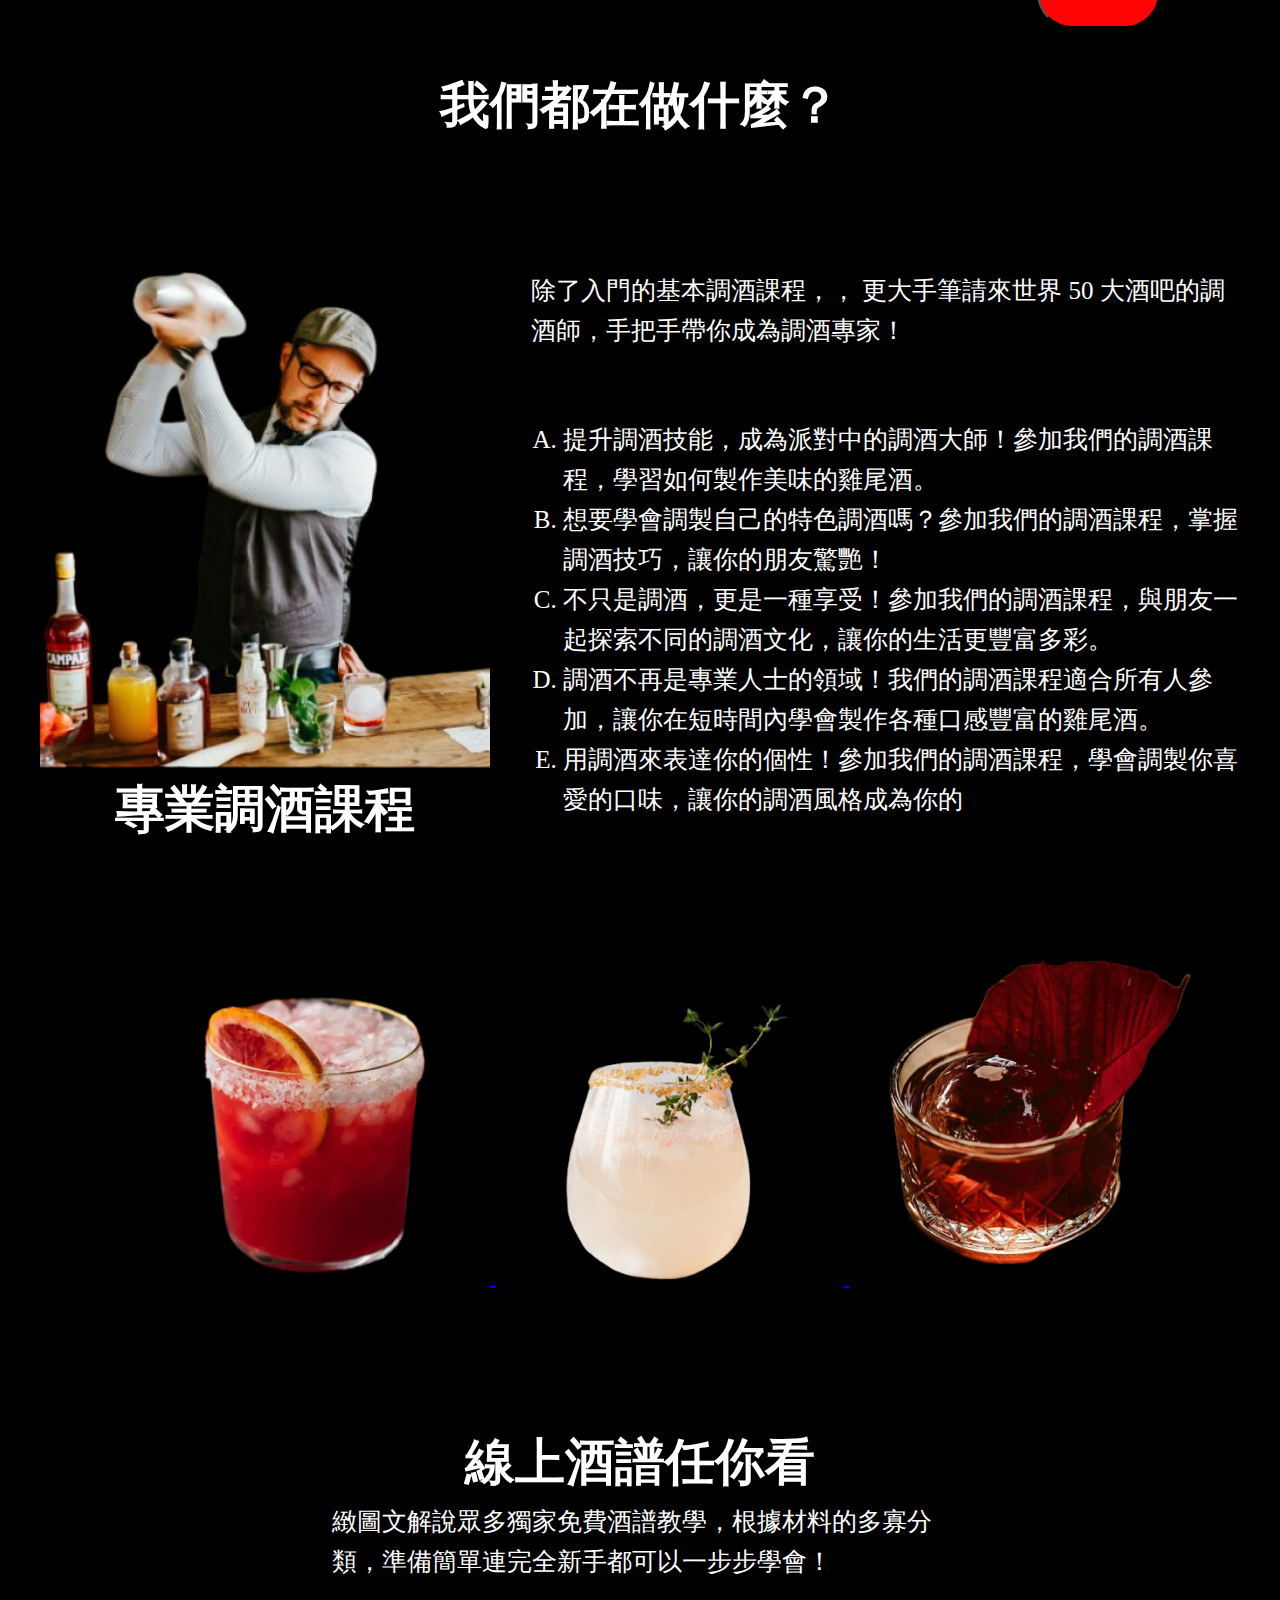
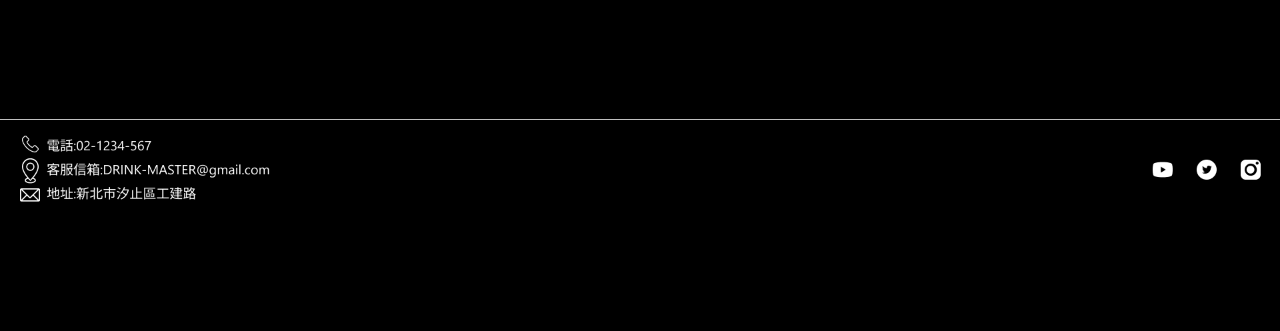
==== commit e7e81b85: "大大更新" ====
--- a/aboutus.html
+++ b/aboutus.html
@@ -138,7 +138,7 @@
 <!------------------------------------------------ 警告標語 -------------------------------------------------->
 
     <div class="warn">
-        <img src="img/index/Component 5.png" alt="">
+        <img src="img/index/Group 25.png" alt="">
         </div>
 
         
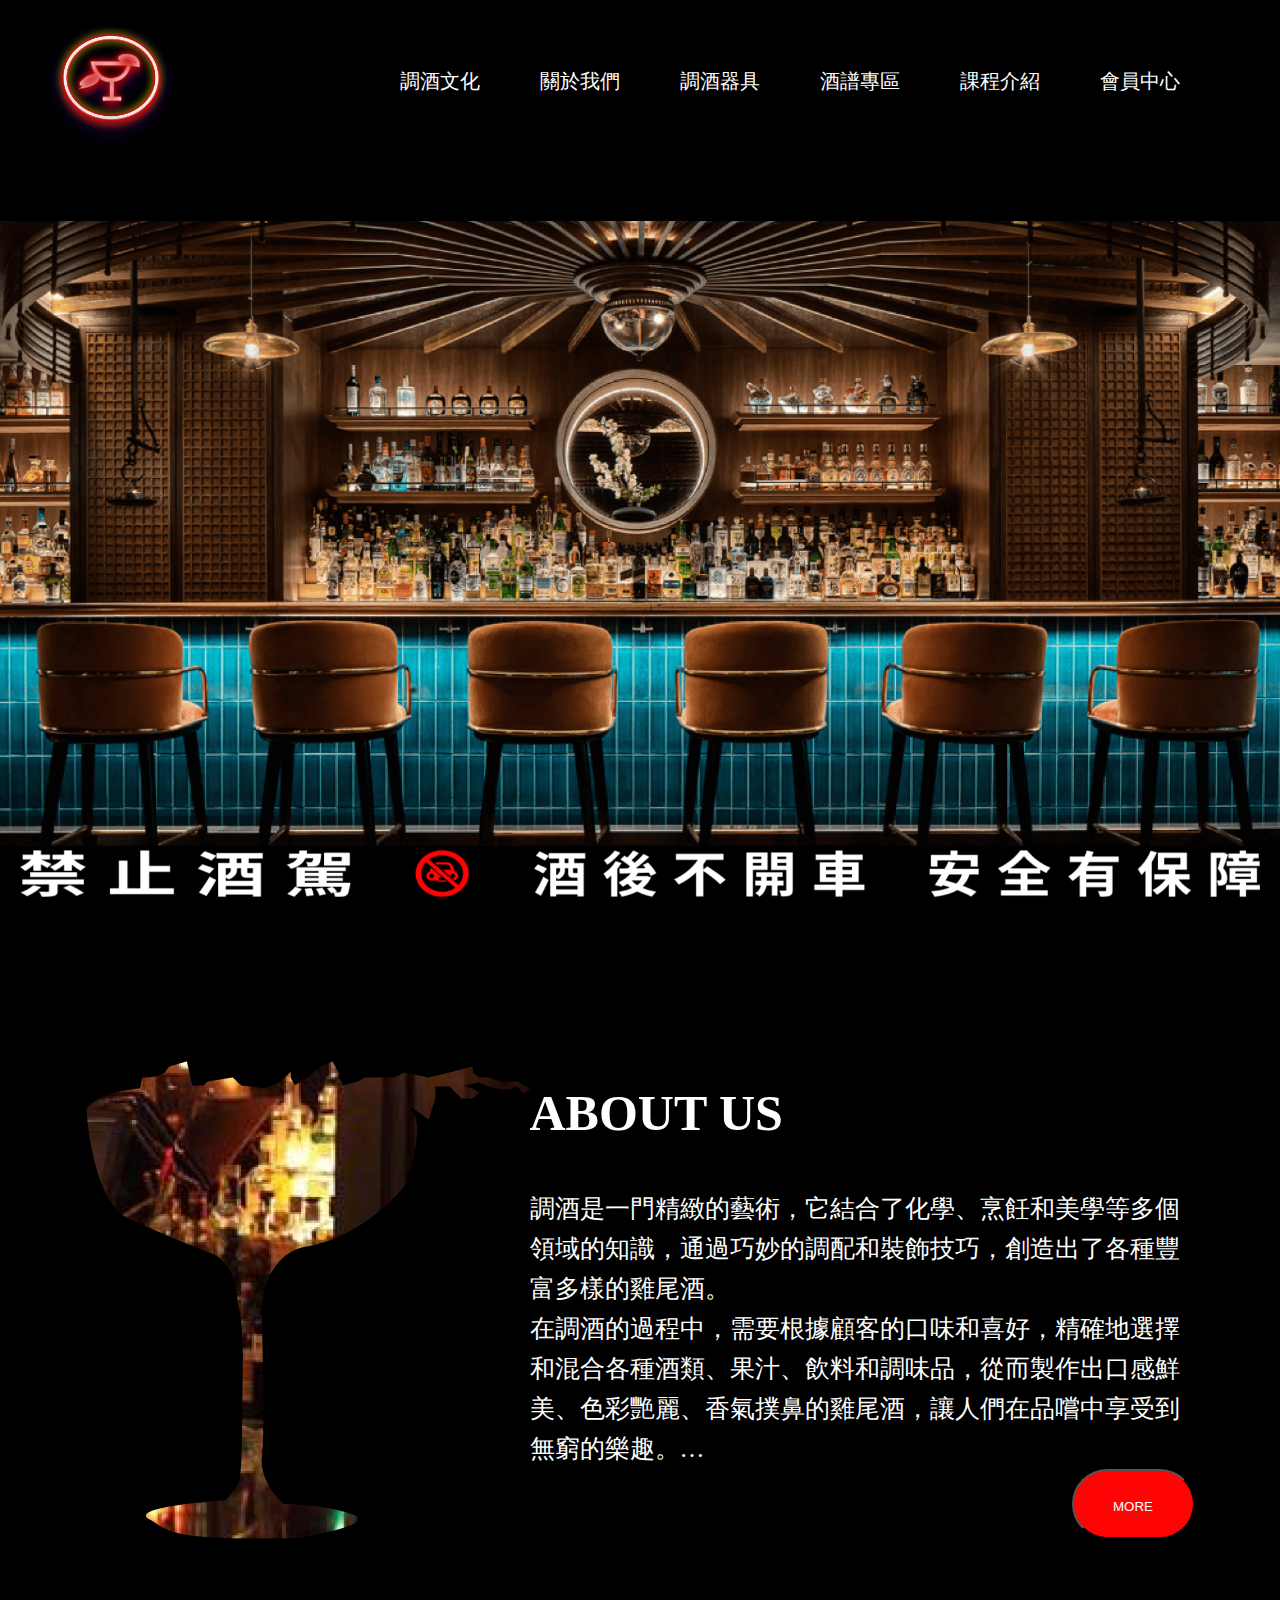
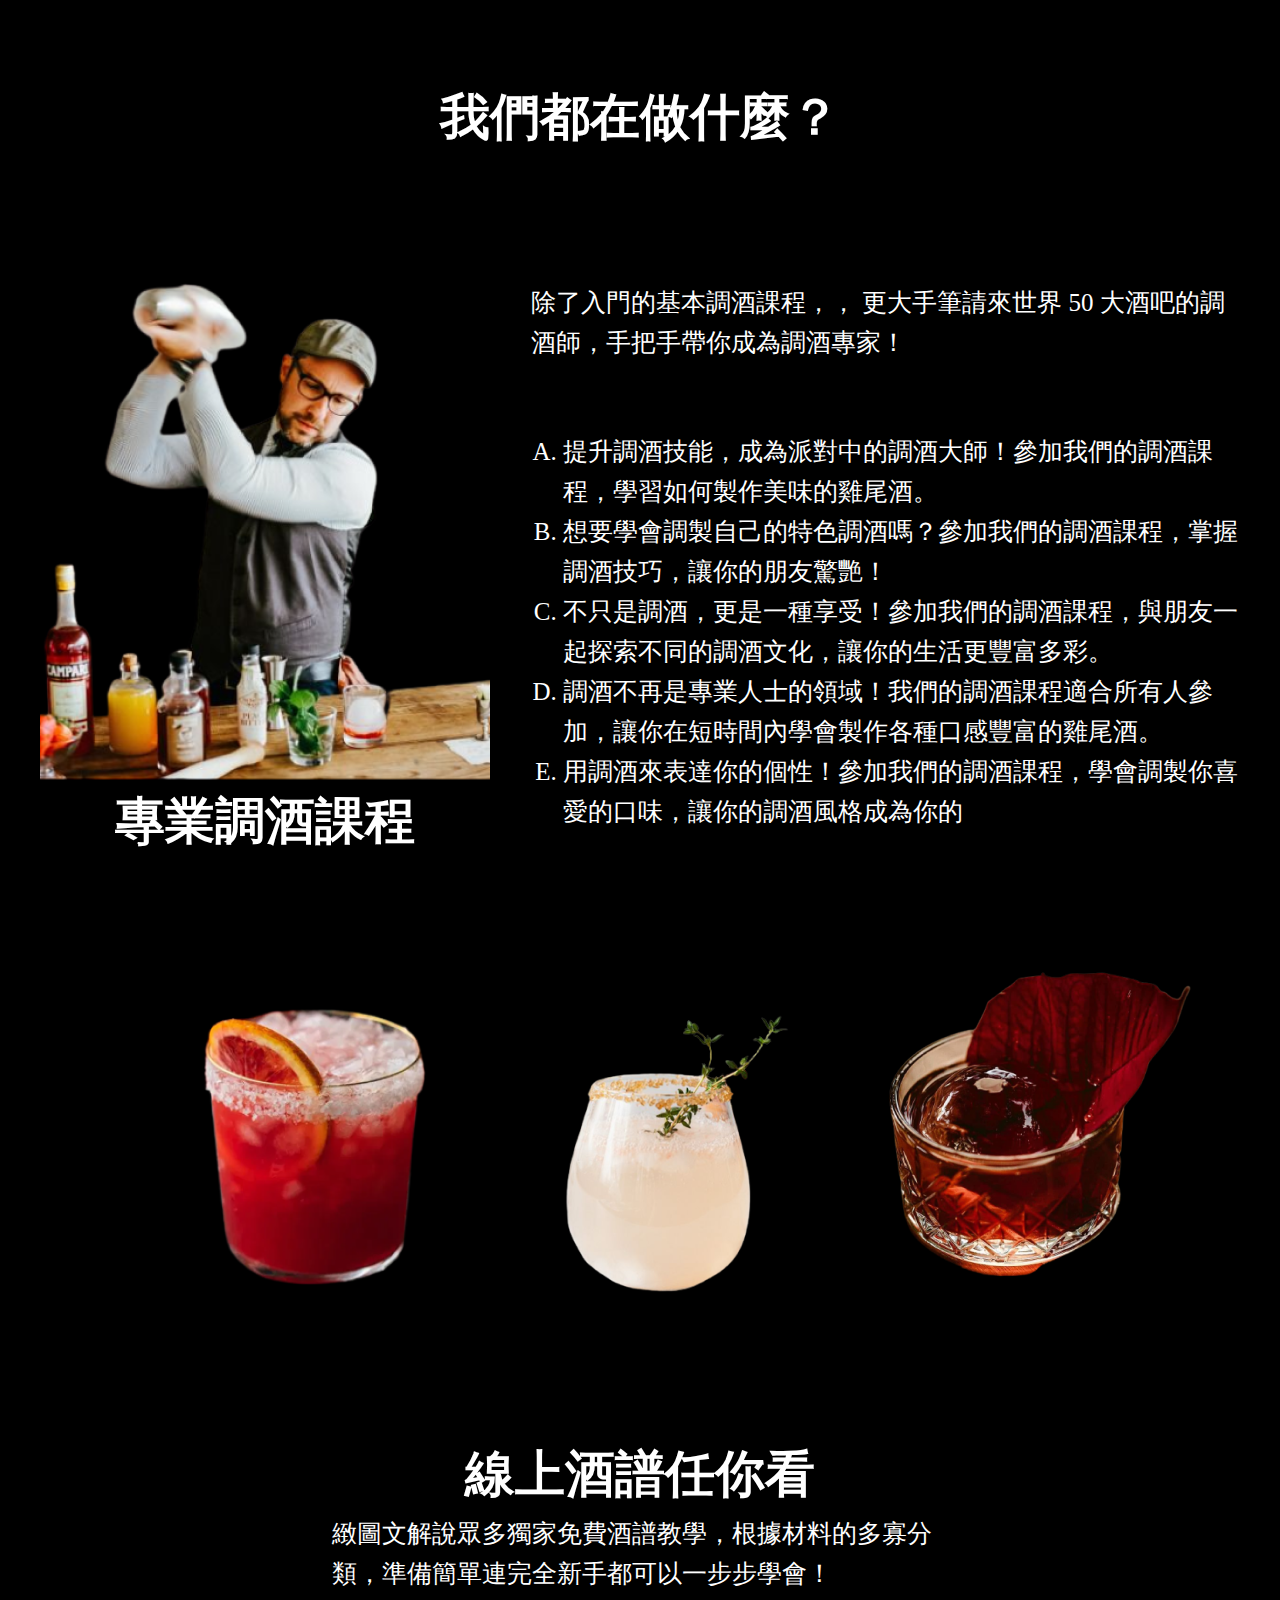
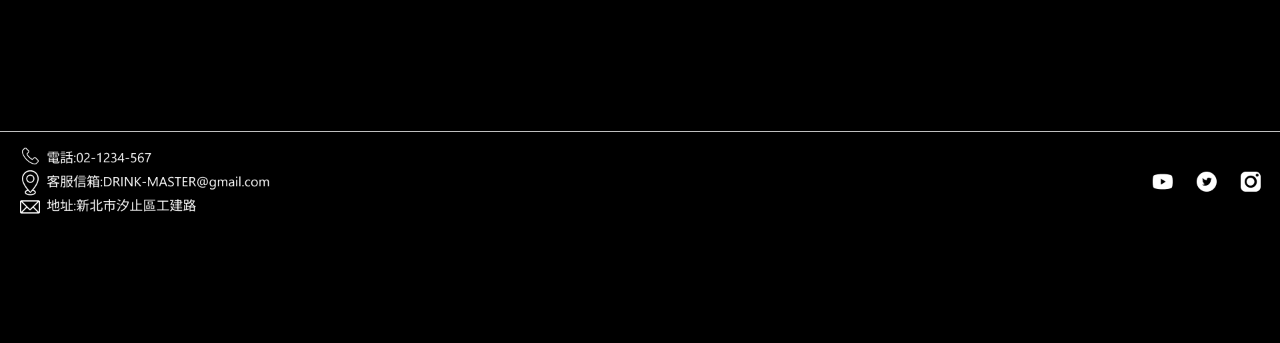
==== commit f64a419b: "rwd~" ====
--- a/aboutus.html
+++ b/aboutus.html
@@ -70,7 +70,9 @@
 <!------------------------------------------------ main -------------------------------------------------->
 
 <div class="main">
+    <div class="pic">
     <img src="img/aboutus-glass.png" alt="">
+    </div>
     <div class="text">
         <h1>ABOUT US</h1>
         <div class="words">
@@ -79,11 +81,14 @@
             <br>在調酒的過程中，需要根據顧客的口味和喜好，精確地選擇和混合各種酒類、果汁、飲料和調味品，從而製作出口感鮮美、色彩艷麗、香氣撲鼻的雞尾酒，讓人們在品嚐中享受到無窮的樂趣。
             <br>我們希望可以讓更多的人了解調酒的魅力以及他多的藝術性，讓他成為像品茶依樣適合大眾的休閒活動。註:但是要先成年喔!
             </p>
+            <div class="btn">
+                <button>MORE</button>
+            </div>
         </div>
     </div>
-    <div class="btn">
+    <!-- <div class="btn">
     <button>MORE</button>
-    </div>
+    </div> -->
 </div>
 
 <!------------------------------------------------ section -------------------------------------------------->
--- a/css/aboutus.css
+++ b/css/aboutus.css
@@ -90,8 +90,12 @@
     position: relative;
 }
 
-.main img{
+/* .pic{
+    width: 37%;
+} */
+.pic img{
     margin-top: 203px;
+    /* width: 100%; */
 }
 
 .main h1{
@@ -104,6 +108,7 @@
 
 .text{
     width: 665px;
+    /* width: 50%; */
 }
 
 .words p {
@@ -126,9 +131,10 @@
     background-color: rgba(255, 4, 4, 1);
     text-align: center;
     line-height: 70px;
-    position: absolute;
+    float: right;
+    /* position: absolute;
     top: 700px;
-    right: 80px;
+    right: 80px; */
     text-decoration: none;
 }
 
@@ -145,6 +151,7 @@
 }
 
 .section{
+    width: 100%;
     margin-top: 126px;
 }
 
@@ -153,6 +160,14 @@
     display: flex;
     margin: 0 auto;
 }
+
+/* .man{
+    width: 50%;
+} */
+
+/* .man img{
+    width: 90%;
+} */
 
 .man h1{
     font-size: 50px;
@@ -162,6 +177,10 @@
     line-height: 1;
 }
 
+/* .ad{
+    width: 50%;
+} */
+
 .ad ul{
     margin-left: 73px;
 }
@@ -192,6 +211,9 @@
     margin: 0 auto;
 }
 
+.drink a{
+    text-decoration: none;
+}
 
 .drink img:hover{
     animation: shake 0.5s ease-in-out;
@@ -232,4 +254,93 @@
 .main a:hover{
     color: black;
     background-color: white;
+}
+
+/* ------------------------------------------------rwd -------------------------------------------------------*/
+
+@media screen and (max-width: 414px){
+
+.top{
+    display: none;
+}
+
+/* .main img {
+   width: 10%;
+} */
+
+.main h1 {
+    font-size: 25px;
+    margin-top: 50px;
+}
+
+.words p {
+    font-size: 12px;
+}
+
+.btn button {
+    width: 60px;
+    height: 30px;
+    line-height: 30px;
+}
+.pic img {
+    width: 100%;
+    margin-top: 50px;
+}
+
+.main{
+    width: 100%;
+}
+
+.learn{
+    width: 100%;
+}
+
+h1{
+    font-size: 25px;
+}
+
+.man h1{
+    font-size: 25px;
+}
+
+.man img{
+    width: 100%;
+}
+
+.ad p{
+    font-size: 12px;
+    margin-left: 5px;
+    margin-bottom: 30px;
+}
+
+.ad ul{
+    margin-left: 20px;
+}
+
+.ad ul li{
+    font-size: 12px;
+}
+
+.drink{
+    width: 100%;
+}
+
+.drink img{
+    width: 120px;
+}
+
+.drink img:last-child{
+    width: 100px;
+}
+
+.drink img:first-child{
+    margin-left: 25px;
+}
+
+.drink p {
+    width: 294px;
+    font-size: 12px;
+}
+
+
 }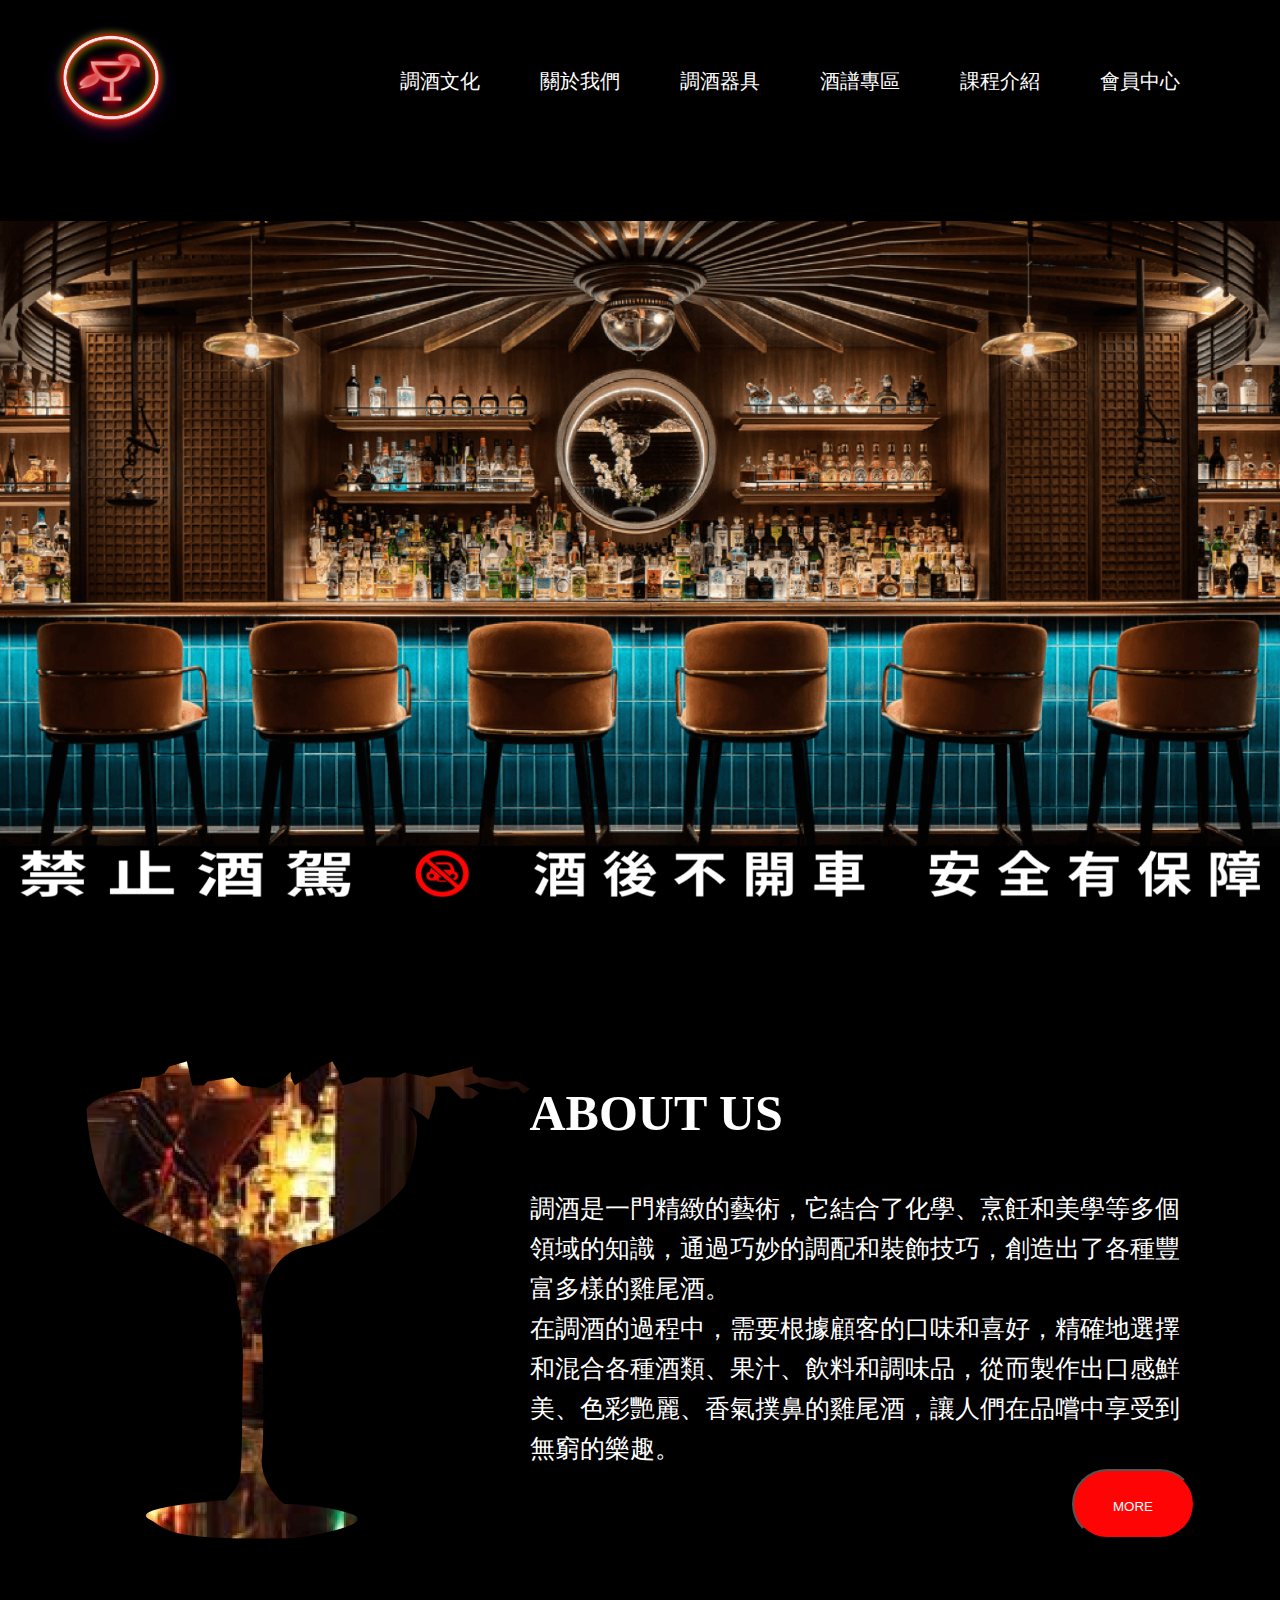
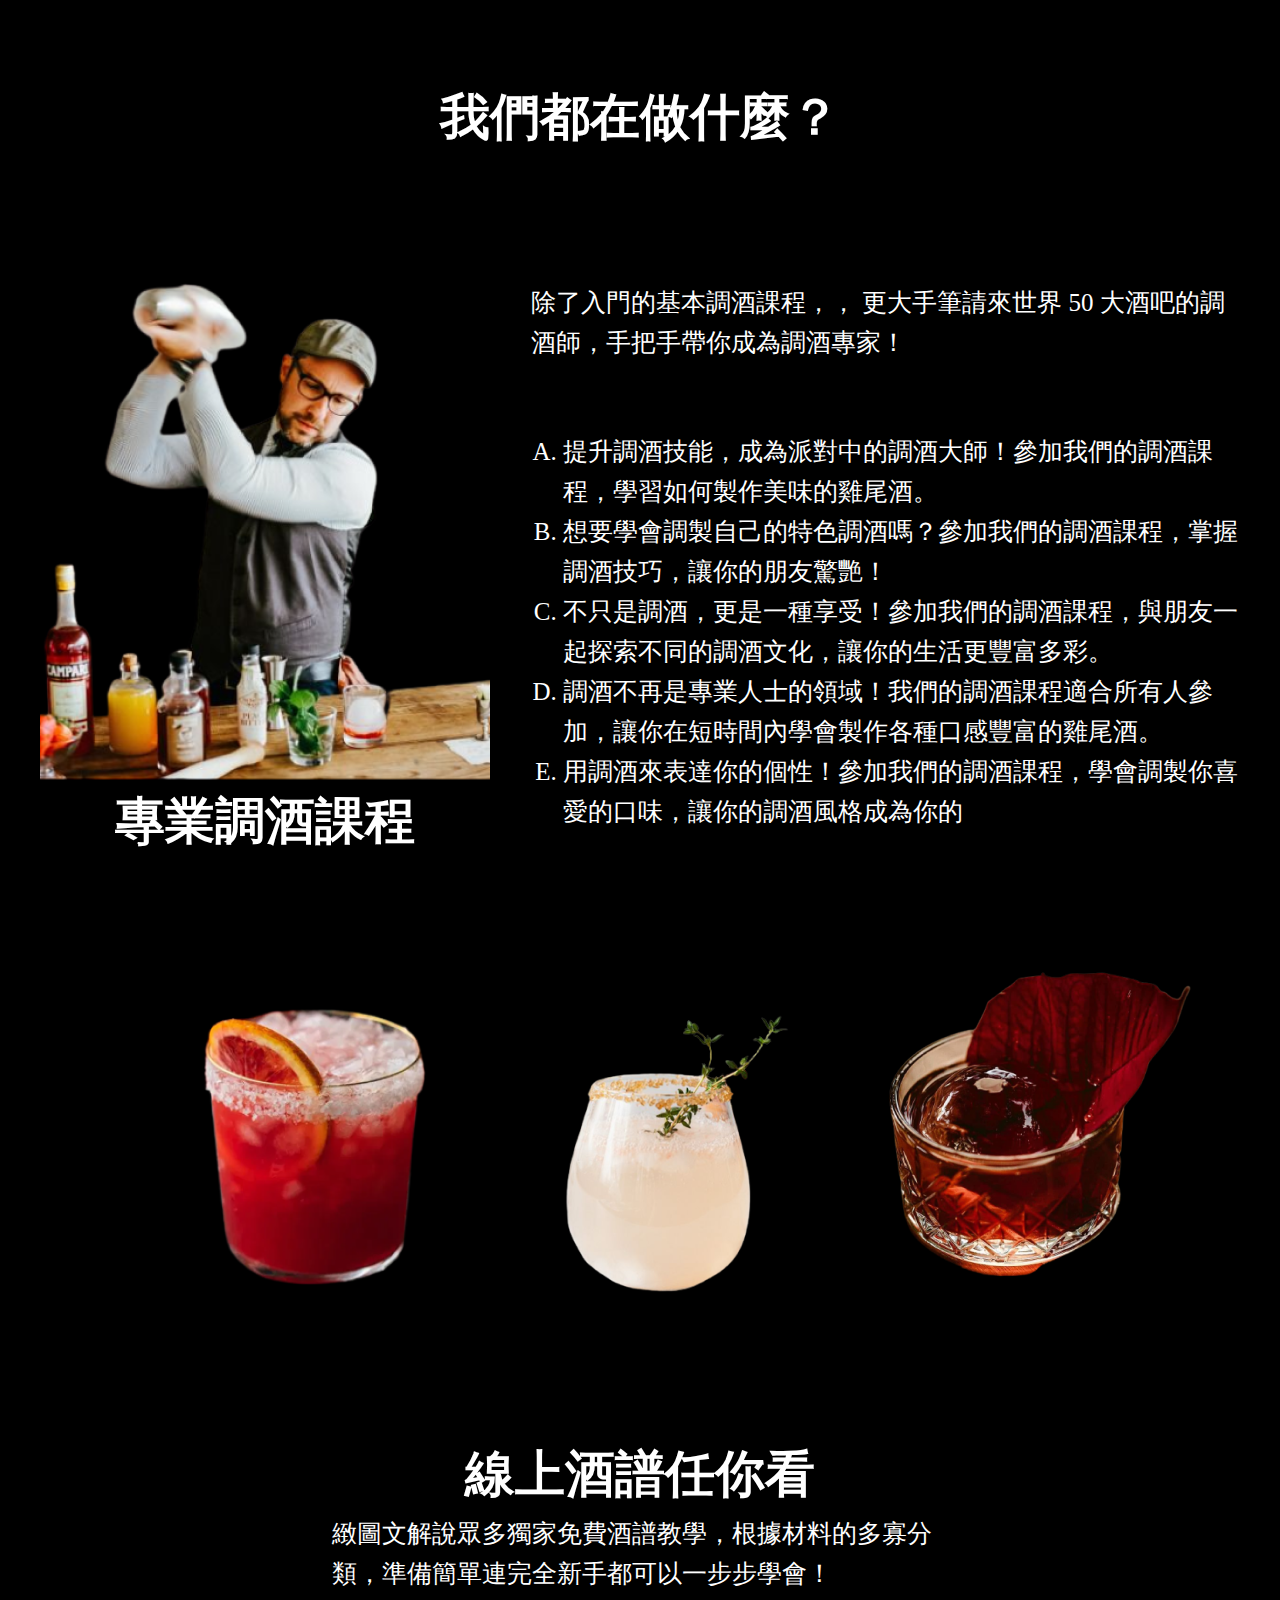
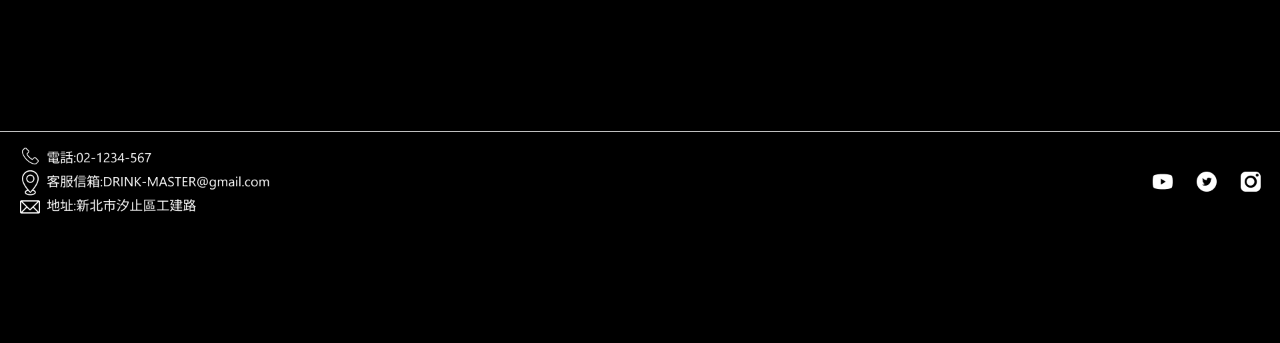
==== commit 096c22ad: "又是大更新" ====
--- a/aboutus.html
+++ b/aboutus.html
@@ -11,6 +11,55 @@
 </head>
 <body>
 
+    <!------------------- rwb漢寶線 ---------------->
+    <div class="ham">
+        <span class="bar1"></span>
+        <span class="bar2"></span>
+        <span class="bar3"></span>
+    </div>
+    
+    <nav id="menu">
+    
+        <ul class="menu-list">
+            <li><a href="culture.html">調酒文化</a></li>
+            <li><a href="aboutus.html">關於我們</a></li>
+            <li class="aaa"><a href="#">調酒器具 <img src="img/Group2.png" alt=""></a>
+                    <li class="hidden">
+                        <a href="tool.html">精選商品</a>
+                    </li>
+            </li>
+            <li class="bbb"><a href="#">酒譜專區 <img src="img/Group2.png" alt=""></a>
+                    <li class="hidden2">
+                        <a href="Cocktail Recipe.html">本週熱門</a>
+                    </li>
+                    <li class="hidden2">
+                        <a href="Cocktail Recipe.html">居家調酒</a>
+                    </li>
+                    <li class="hidden2">
+                        <a href="Cocktail Recipe.html">專業調酒</a>
+                    </li>
+            </li>
+            <li class="ccc"><a href="#">課程介紹 <img src="img/Group2.png" alt=""></a>
+                    <li class="hidden3">
+                        <a href="lesson.html">入門課程</a>
+                    </li>
+                    <li class="hidden3">
+                        <a href="lesson.html">專業課程</a>
+                    </li>
+                    <li class="hidden3">
+                        <a href="lesson.html">大師課程</a>
+                    </li>
+            </li>
+            <li><a href="#">會員中心</a>
+        </ul>
+    </nav>
+
+    <div class="salesmam">
+        <a href="index.html"><img src="img/Group 66.png" alt=""></a>
+    </div>
+
+<!------------------- 選單 ---------------->
+
     <header>
         <span class="top">
             <a href="index.html" class="logo-link">
@@ -132,6 +181,11 @@
 
 </div>
 
+<button id="scroll-to-top">
+    <img class="first-pic" src="img/Group.png" alt="">
+    <img class="second-pic" src="img/Group3.png" alt="">
+</button>
+
 <!------------------------------------------------ 最後尾巴 -------------------------------------------------->
 
     <footer>
@@ -149,22 +203,68 @@
         
 
 
-    <!-- <script>
-        let btn = document.getElementsByClassName("btn")[0];
-
-        btn.addEventListener("click",function(){
-            let words = document.getElementsByClassName("words")[0];
-
-            // words.style.height = "height 232px";
-
-            if(words.classList.contains("+height")){
-                words.classList.remove("+height");
-                words.style.height = "232px";
+<script src="https://code.jquery.com/jquery-3.6.0.min.js"></script>
+
+<script>
+    $(function(){
+        let is_height = 0;
+
+        $(".btn").click(function(){
+            // console.log(222)
+             if(is_height == 0){
+                $(".words").find("p").animate({height:"400px"},1000)
+                is_height = 1;
             }else{
-                words.classList.add("+height");
-                words.style.height = "414px";
-            }
+                $(".words").find("p").animate({height:"280px"},1000)
+                is_height = 0;
+            }   
         });
-    </script> -->
+    });
+</script>
+
+<script>
+    $(".ham").click(function(){
+        $(this).toggleClass("active");
+        $(".menu-list").toggleClass("animate");
+        
+    })
+
+    $(".aaa").click(function(){
+        console.log(222)
+        $(".hidden").toggleClass("woo");
+    })
+    $(".bbb").click(function(){
+        console.log(222)
+        $(".hidden2").toggleClass("woo");
+    })
+
+    $(".ccc").click(function(){
+        console.log(222)
+        $(".hidden3").toggleClass("woo");
+
+    })
+
+</script>
+
+<script>
+    var scrollToTopBtn = document.getElementById("scroll-to-top");
+
+// 當網頁滾動時，判斷是否顯示返回頂部按鈕
+window.onscroll = function() {
+  if (document.body.scrollTop > 20 || document.documentElement.scrollTop > 20) {
+    scrollToTopBtn.style.display = "block";
+  } else {
+    scrollToTopBtn.style.display = "none";
+  }
+}
+
+// 當用戶點擊返回頂部按鈕時，網頁平滑滾動到頂部
+scrollToTopBtn.addEventListener("click", function() {
+  window.scrollTo({
+    top: 0,
+    behavior: "smooth"
+  });
+});
+</script>
 </body>
 </html>--- a/css/aboutus.css
+++ b/css/aboutus.css
@@ -8,6 +8,132 @@
     font-family: 'Segoe UI';
 }
 
+.salesmam{
+    display: none;
+}
+
+
+/* --------------漢寶線 -------------- */
+
+.ham {
+    position: absolute; 
+    top: 6%; left: 10%;
+    transform: translate(-50%, -50%);
+    width: 60px; height: 55px;
+    cursor: pointer;
+    transition: 0.5s;
+    display: none;
+  /*   background: rgba(255,255,255,0.3); */
+  }
+  .ham span {
+    display: block;
+    background: #fff;
+    width: 42px;
+    height: 4px;
+    border-radius: 3px;
+    transition: margin 0.25s 0.25s, transform 0.25s;
+  }
+  .ham .bar1 {margin-bottom: 8px;}
+  .ham .bar3 {margin-top: 8px;}
+  
+  .ham.active{
+      top: 6%;
+      left: 10%;
+      transition: 0.5s;
+  }
+  
+  .ham.active span {
+    transition: margin 0.25s , transform 0.25s 0.25s;
+  }
+  
+  .ham.active .bar1 {
+    margin-top: 8px;
+    margin-bottom: -4px;
+    transform: rotate(45deg);
+  }
+  .ham.active .bar2 {
+    transform: rotate(45deg);
+  }
+  .ham.active .bar3 {
+    margin-top: -4px;
+    transform: rotate(135deg);
+  }
+  
+  #menu{
+      position: relative;
+  }
+  
+  .menu-list{
+      position: absolute;
+      top: 55px;
+      left: -414px;
+      transition: 0.5s;
+  }
+  
+  .menu-list.animate{
+      left: 0px;
+      transition: 0.5s;
+  }
+  
+  .menu-list li{
+      width: 414px;
+      height: 50px;
+      /* display: flex; */
+      /* margin-bottom: 10px; */
+  }
+  
+  .menu-list li a{
+      font-size: 25px;
+      display: block;
+      text-decoration: none;
+      text-align: center;
+      line-height: 50px;
+      border-bottom: 1px solid black;
+      color: white;
+      background-color: black;
+  }
+  
+  .menu-list li:nth-child(3) a{
+      padding-left: 28px;
+  }
+  
+  .menu-list li:nth-child(5) a{
+      padding-left: 28px;
+  }
+  
+  .menu-list li:nth-child(9) a{
+      padding-left: 28px;
+  }
+  
+  .hidden{
+      display: none;
+      transition: 1s;
+  }
+  
+  .hidden2{
+      display: none;
+      transition: 1s;
+  }
+  
+  .hidden3{
+      display: none;
+      transition: 1s;
+  }
+  
+  .hidden.woo{
+      display: block;
+      transition: 1s;
+  }
+  
+  .hidden2.woo{
+      display: block;
+      transition: 1s;
+  }
+  
+  .hidden3.woo{
+      display: block;
+      transition: 1s;
+  }
 
 
 /* ---------heard---------- */
@@ -113,11 +239,12 @@
 
 .words p {
     /* width: 665px; */
+    height: 280px;
     margin-top: 36px;
     overflow: hidden;
     display: -webkit-box;
     -webkit-box-orient: vertical;
-    -webkit-line-clamp: 7;
+    /* -webkit-line-clamp: 7; */
 }
 
 
@@ -256,12 +383,66 @@
     background-color: white;
 }
 
+/* ----------------------- 返回按鈕 --------------------*/
+
+.arrow-right {
+    width: 0;
+    height: 0;
+    border-top: 20px solid transparent;
+    border-bottom: 20px solid transparent;
+    border-left: 20px solid black;
+    transform: rotate(0deg);
+  }
+  
+  #scroll-to-top {
+    display: none;
+    position: fixed;
+    bottom: 80px;
+    right: 20px;
+    z-index: 99;
+    /* font-size: 16px; */
+    background-color: #555;
+    /* color: #fff; */
+    border: none;
+    outline: none;
+    cursor: pointer;
+    padding: 10px;
+    border-radius: 50%;
+  }
+  
+  #scroll-to-top:hover {
+    background-color: #333;
+  }
+
+  .second-pic{
+    display: none;
+  }
+
 /* ------------------------------------------------rwd -------------------------------------------------------*/
 
 @media screen and (max-width: 414px){
 
+
+.salesmam{
+    display: block;
+    float: right;
+    position: absolute;
+    top: 15px;
+    right: 0px;
+    z-index: 1;
+}
+
 .top{
     display: none;
+}
+
+.ham{
+    display: block;
+    z-index: 1;
+}
+
+.menu-list{
+    z-index: 1;
 }
 
 /* .main img {
@@ -293,6 +474,7 @@
 
 .learn{
     width: 100%;
+    display: block;
 }
 
 h1{
@@ -301,6 +483,7 @@
 
 .man h1{
     font-size: 25px;
+    margin-bottom: 10px;
 }
 
 .man img{
@@ -308,7 +491,7 @@
 }
 
 .ad p{
-    font-size: 12px;
+    font-size: 15px;
     margin-left: 5px;
     margin-bottom: 30px;
 }
@@ -318,7 +501,7 @@
 }
 
 .ad ul li{
-    font-size: 12px;
+    font-size: 15px;
 }
 
 .drink{
@@ -339,8 +522,32 @@
 
 .drink p {
     width: 294px;
-    font-size: 12px;
-}
-
+    font-size: 15px;
+}
+
+.btn{
+    display: none;
+}
+
+
+/* ----------------------- 返回按鈕 --------------------*/
+
+#scroll-to-top{
+    bottom: 40px;
+}
+
+.first-pic{
+    display: none;
+}
+
+.second-pic{
+    display: block;
+}
+
+/*------------------------ 最後尾巴 ----------------------*/
+
+footer{
+    display: none;
+}
 
 }